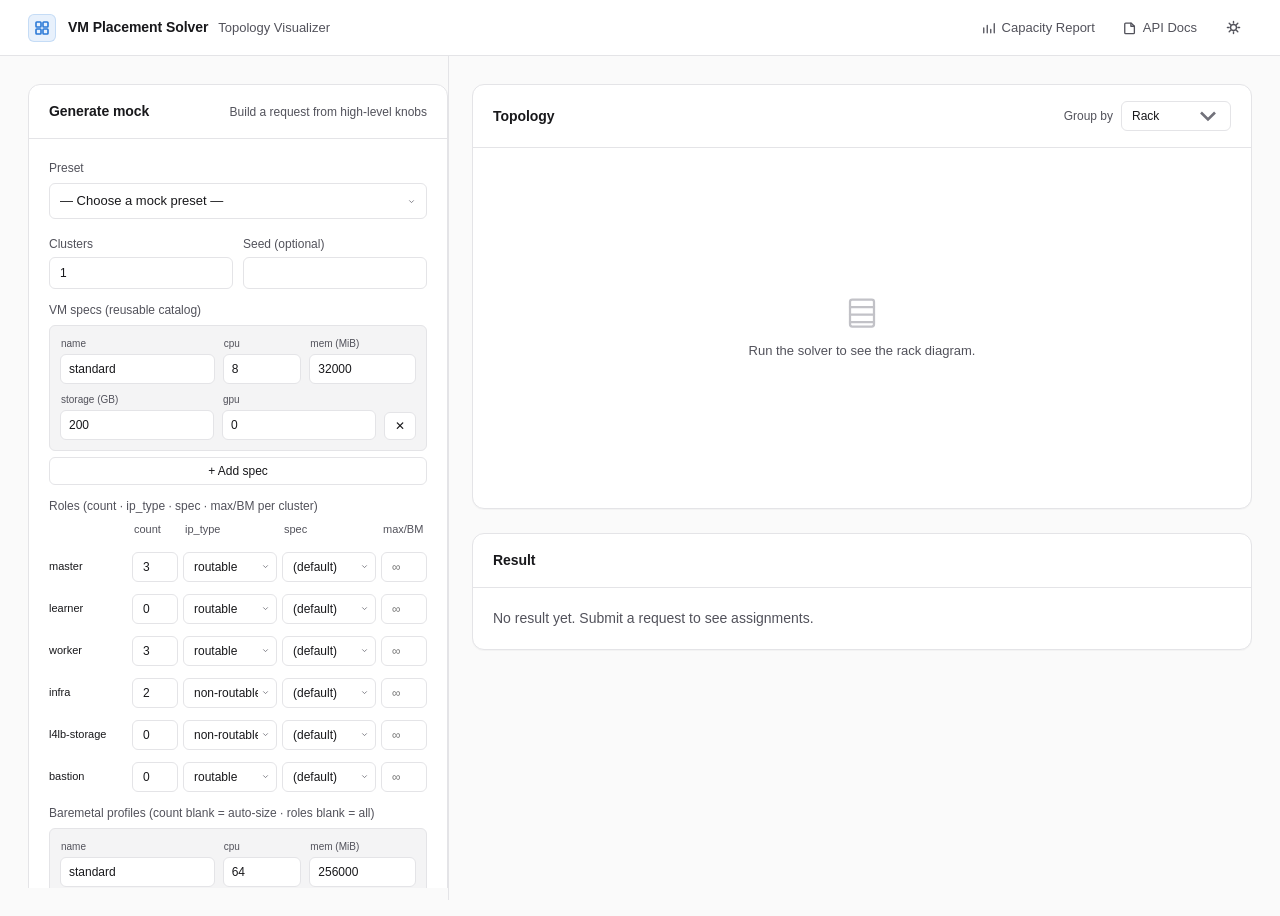
==== app/web_static/index.html @ 334b346f "Catalog-first form UX: VM Spec / BM Model catalogs + all-English UI - VM Specs are defined once in a" ====
<!DOCTYPE html>
<html lang="en">
<head>
<meta charset="UTF-8">
<meta name="viewport" content="width=device-width, initial-scale=1">
<title>VM Placement Solver — Topology Visualizer</title>
<link rel="icon" href="data:image/svg+xml,%3Csvg xmlns=%27http://www.w3.org/2000/svg%27 viewBox=%270 0 16 16%27%3E%3Crect width=%2716%27 height=%2716%27 rx=%273%27 fill=%27%233987e5%27/%3E%3Cpath d=%27M4 12V7M8 12V4M12 12V9%27 stroke=%27white%27 stroke-width=%271.6%27 stroke-linecap=%27round%27/%3E%3C/svg%3E">
<script>
/* Apply the theme before first paint: saved choice, else system preference. */
(function () {
  var t = null;
  try { t = localStorage.getItem("solver-theme"); } catch (e) {}
  if (t !== "light" && t !== "dark")
    t = window.matchMedia("(prefers-color-scheme: dark)").matches ? "dark" : "light";
  document.documentElement.setAttribute("data-theme", t);
})();
</script>
<link rel="stylesheet" href="theme.css">
<link rel="stylesheet" href="styles.css">
</head>
<body>

<header class="app-header">
  <div class="app-header__brand">
    <div class="app-header__logo" aria-hidden="true">
      <svg viewBox="0 0 16 16" fill="none" stroke="currentColor" stroke-width="1.6" stroke-linecap="round" stroke-linejoin="round">
        <rect x="2" y="2" width="5" height="5" rx="0.8"/>
        <rect x="9" y="2" width="5" height="5" rx="0.8"/>
        <rect x="2" y="9" width="5" height="5" rx="0.8"/>
        <rect x="9" y="9" width="5" height="5" rx="0.8"/>
      </svg>
    </div>
    <div>
      <span class="app-header__title">VM Placement Solver</span>
      <span class="app-header__subtitle">Topology Visualizer</span>
    </div>
  </div>
  <div class="app-header__actions">
    <a class="app-header__link" href="report.html" title="Capacity Report">
      <svg viewBox="0 0 16 16" fill="none" stroke="currentColor" stroke-width="1.5" stroke-linecap="round" stroke-linejoin="round">
        <path d="M2 13.5V8M6 13.5V5M10 13.5V9.5M14 13.5V3"/>
      </svg>
      Capacity Report
    </a>
    <a class="app-header__link" href="/docs" target="_blank" rel="noopener">
      <svg viewBox="0 0 16 16" fill="none" stroke="currentColor" stroke-width="1.5" stroke-linecap="round" stroke-linejoin="round">
        <path d="M3 2.5h6.5L13 6v7.5a1 1 0 0 1-1 1H3a1 1 0 0 1-1-1v-10a1 1 0 0 1 1-1Z"/>
        <path d="M9 2.5V6h4"/>
      </svg>
      API Docs
    </a>
    <button id="theme-toggle" class="app-header__link theme-toggle" type="button" aria-label="Toggle light/dark theme" title="Light / Dark">
      <svg class="theme-icon theme-icon--sun" viewBox="0 0 16 16" fill="none" stroke="currentColor" stroke-width="1.5" stroke-linecap="round">
        <circle cx="8" cy="8" r="3.2"/>
        <path d="M8 1.5v1.8M8 12.7v1.8M1.5 8h1.8M12.7 8h1.8M3.4 3.4l1.3 1.3M11.3 11.3l1.3 1.3M12.6 3.4l-1.3 1.3M4.7 11.3l-1.3 1.3"/>
      </svg>
      <svg class="theme-icon theme-icon--moon" viewBox="0 0 16 16" fill="none" stroke="currentColor" stroke-width="1.5" stroke-linecap="round" stroke-linejoin="round">
        <path d="M13.5 9.5A6 6 0 0 1 6.5 2.5a6 6 0 1 0 7 7Z"/>
      </svg>
    </button>
  </div>
</header>

<main class="app-main">

  <aside class="sidebar">
    <section class="card">
      <header class="card__header">
        <h2 class="card__title">Generate mock</h2>
        <span class="card__hint">Build a request from high-level knobs</span>
      </header>
      <div class="card__body">

        <div class="field">
          <label class="field-label" for="mock-preset">Preset</label>
          <select id="mock-preset" class="select">
            <option value="">— Choose a mock preset —</option>
          </select>
        </div>

        <div id="mock-form"></div>

        <details class="mock-advanced">
          <summary>Advanced overrides (JSON)</summary>
          <textarea id="mock-advanced" class="editor editor--short" spellcheck="false"
            placeholder='Deep-merged over the form, e.g. { "config_overrides": {...}, "phases": 2 }'></textarea>
        </details>

        <div id="mock-error" class="alert alert--error hidden"></div>

        <div class="mock-actions">
          <button id="generate-btn" type="button" class="btn btn--ghost">
            <span class="btn__label">Generate</span>
          </button>
          <button id="generate-run-btn" type="button" class="btn btn--primary">
            <svg viewBox="0 0 16 16" fill="none" stroke="currentColor" stroke-width="1.5" stroke-linecap="round" stroke-linejoin="round">
              <polygon points="4 3 13 8 4 13 4 3" fill="currentColor" stroke="none"/>
            </svg>
            <span class="btn__label">Generate &amp; Run</span>
          </button>
        </div>
        <div id="mock-status" class="alert hidden" style="margin-top:8px"></div>

      </div>
    </section>

    <section class="card">
      <header class="card__header">
        <h2 class="card__title">Input</h2>
      </header>
      <div class="card__body">

        <div class="field">
          <label class="field-label" for="example-select">Load example</label>
          <select id="example-select" class="select">
            <option value="">— Choose a sample request —</option>
          </select>
        </div>

        <div class="field">
          <label class="field-label">Or upload</label>
          <button id="upload-btn" type="button" class="btn btn--ghost btn--block">
            <svg viewBox="0 0 16 16" fill="none" stroke="currentColor" stroke-width="1.5" stroke-linecap="round" stroke-linejoin="round">
              <path d="M8 11V3M8 3l-3 3M8 3l3 3"/>
              <path d="M2.5 11v1.5a1.5 1.5 0 0 0 1.5 1.5h8a1.5 1.5 0 0 0 1.5-1.5V11"/>
            </svg>
            Upload JSON file…
          </button>
          <input id="upload-input" type="file" accept=".json" hidden>
        </div>

        <div class="field">
          <span class="field-label">Endpoint</span>
          <div class="segmented segmented--block" role="radiogroup" aria-label="Endpoint">
            <label>
              <input type="radio" name="endpoint" value="solve" checked>
              <span>solve</span>
            </label>
            <label>
              <input type="radio" name="endpoint" value="split-and-solve">
              <span>split &amp; solve</span>
            </label>
          </div>
        </div>

        <div class="field">
          <label class="field-label" for="json-editor">Request JSON</label>
          <textarea id="json-editor" class="editor" spellcheck="false" placeholder="Paste PlacementRequest JSON here…"></textarea>
          <div id="json-error" class="alert alert--error hidden"></div>
        </div>

        <button id="run-btn" type="button" class="btn btn--primary btn--block">
          <svg viewBox="0 0 16 16" fill="none" stroke="currentColor" stroke-width="1.5" stroke-linecap="round" stroke-linejoin="round">
            <polygon points="4 3 13 8 4 13 4 3" fill="currentColor" stroke="none"/>
          </svg>
          <span class="btn__label">Run solver</span>
        </button>

      </div>
    </section>
  </aside>

  <div class="content">

    <div id="stats" class="stats hidden"></div>

    <section class="card viz-card">
      <header class="card__header">
        <h2 class="card__title">Topology</h2>
        <div class="card__header-right">
          <label class="select-inline">
            <span class="select-inline__label">Group by</span>
            <select id="group-by" class="select select--compact">
              <option value="site">Site</option>
              <option value="phase">Phase</option>
              <option value="datacenter">DataCenter</option>
              <option value="room">Room</option>
              <option value="rack" selected>Rack</option>
              <option value="ag">AG</option>
            </select>
          </label>
        </div>
      </header>
      <div id="filter-bar" class="filter-bar hidden">
        <span class="filter-bar__label">Filter:</span>
        <div id="filter-cluster"></div>
        <div id="filter-role"></div>
        <div id="filter-iptype"></div>
        <button id="filter-clear" type="button" class="btn btn--ghost btn--small hidden">Clear all</button>
      </div>
      <div class="card__body card__body--scroll">
        <div id="rack-container" class="rack-area">
          <div class="viz-empty">
            <svg viewBox="0 0 24 24" fill="none" stroke="currentColor" stroke-width="1.5" stroke-linecap="round" stroke-linejoin="round">
              <rect x="4" y="3" width="16" height="18" rx="1.5"/>
              <path d="M4 8h16M4 13h16M4 18h16"/>
            </svg>
            <span>Run the solver to see the rack diagram.</span>
          </div>
        </div>
        <div id="ag-legend" class="legend"></div>
      </div>
    </section>

    <section id="matrix-card" class="card hidden">
      <header class="card__header">
        <h2 class="card__title">AG × Rack distribution</h2>
        <span class="card__hint">Each cell = VMs assigned to that AG inside that rack</span>
      </header>
      <div class="card__body">
        <div id="matrix-container"></div>
      </div>
    </section>

    <section class="card">
      <header class="card__header">
        <h2 class="card__title">Result</h2>
      </header>
      <div class="card__body">
        <div id="summary-content">
          <p class="muted" style="margin:0">No result yet. Submit a request to see assignments.</p>
        </div>
      </div>
    </section>

  </div>

</main>

<div id="treemap-tooltip" class="tooltip" role="tooltip"></div>

<script type="module" src="js/theme.js"></script>
<script type="module" src="js/main.js"></script>
</body>
</html>
---- app/web_static/theme.css ----
/* ─────────────────────────────────────────────────────────────
   Shared design tokens — light & dark.

   `html[data-theme]` is set by a tiny inline <head> script before first
   paint (localStorage choice, else the system preference), so there is
   no flash of the wrong theme. Both pages (Topology Visualizer and
   Capacity Report) consume these tokens; page stylesheets hold layout
   and components only.

   The accent is the validated dataviz series blue (light #2a78d6 /
   dark #3987e5); status dot colors are the fixed dataviz status
   palette, with themed text steps so chip labels stay readable on
   both surfaces.
   ───────────────────────────────────────────────────────────── */
:root {
  color-scheme: light;

  /* Surfaces */
  --bg-page: #fafafa;
  --bg-base: #fafafa;
  --bg-surface: #ffffff;
  --bg-subtle: #f4f4f5;
  --bg-muted: #e4e4e7;
  --bg-inset: #f7f7f6;
  --bg-hover: rgba(24, 24, 27, 0.04);

  /* Borders */
  --border-base: #e4e4e7;
  --border-strong: #d4d4d8;

  /* Text */
  --text-base: #18181b;
  --text-muted: #52525b;
  --text-subtle: #a1a1aa;
  --text-inverse: #fafafa;

  /* Accent (single hue, both pages) */
  --brand: #2a78d6;
  --brand-hover: #1c5cab;
  --brand-soft: #e8f1fc;
  --brand-ring: rgba(42, 120, 214, 0.18);
  --accent: var(--brand);
  --accent-hover: var(--brand-hover);
  --accent-soft: var(--brand-soft);
  --accent-ring: var(--brand-ring);

  /* Inline message colors (text / soft bg / border) */
  --success: #047857;
  --success-soft: #ecfdf5;
  --success-border: #a7f3d0;
  --error: #dc2626;
  --error-soft: #fef2f2;
  --error-border: #fecaca;
  --warning: #b45309;
  --warning-soft: #fffbeb;
  --warning-border: #fde68a;

  /* Status dots — fixed dataviz status palette (identical both modes) */
  --status-good: #0ca30c;
  --status-warning: #fab219;
  --status-serious: #ec835a;
  --status-critical: #d03b3b;
  --status-neutral: #898781;

  /* Status chip text — themed steps for label contrast */
  --chip-good-text: #006300;
  --chip-warning-text: #7a5200;
  --chip-serious-text: #9a3d16;
  --chip-critical-text: #ab2424;

  /* Chart chrome */
  --meter-track: #e4e4e7;
  --grid-hairline: #ececea;

  /* Elevation */
  --shadow-xs: 0 1px 1px rgba(24, 24, 27, 0.03);
  --shadow-sm: 0 1px 2px rgba(24, 24, 27, 0.05), 0 1px 1px rgba(24, 24, 27, 0.03);
  --shadow-md: 0 4px 8px -2px rgba(24, 24, 27, 0.06), 0 2px 4px -2px rgba(24, 24, 27, 0.03);
  --shadow-lg: 0 12px 24px -8px rgba(24, 24, 27, 0.10), 0 4px 8px -4px rgba(24, 24, 27, 0.04);

  /* Radius */
  --radius-sm: 6px;
  --radius-md: 8px;
  --radius-lg: 12px;
  --radius-full: 9999px;
}

html[data-theme="dark"] {
  color-scheme: dark;

  --bg-page: #0d0d0d;
  --bg-base: #0d0d0d;
  --bg-surface: #1a1a19;
  --bg-subtle: #222221;
  --bg-muted: #2c2c2a;
  --bg-inset: #141413;
  --bg-hover: rgba(255, 255, 255, 0.05);

  --border-base: rgba(255, 255, 255, 0.10);
  --border-strong: rgba(255, 255, 255, 0.16);

  --text-base: #f5f5f4;
  --text-muted: #c3c2b7;
  --text-subtle: #898781;
  --text-inverse: #18181b;

  --brand: #3987e5;
  --brand-hover: #2a78d6;
  --brand-soft: rgba(57, 135, 229, 0.14);
  --brand-ring: rgba(57, 135, 229, 0.30);

  --success: #34c98a;
  --success-soft: rgba(12, 163, 12, 0.10);
  --success-border: rgba(12, 163, 12, 0.35);
  --error: #e66767;
  --error-soft: rgba(208, 59, 59, 0.10);
  --error-border: rgba(208, 59, 59, 0.40);
  --warning: #fab219;
  --warning-soft: rgba(250, 178, 25, 0.10);
  --warning-border: rgba(250, 178, 25, 0.35);

  --chip-good-text: #7fd67f;
  --chip-warning-text: #fac95e;
  --chip-serious-text: #f3a988;
  --chip-critical-text: #e88a8a;

  --meter-track: #2c2c2a;
  --grid-hairline: #2c2c2a;

  --shadow-xs: 0 1px 1px rgba(0, 0, 0, 0.25);
  --shadow-sm: 0 1px 2px rgba(0, 0, 0, 0.35);
  --shadow-md: 0 4px 8px -2px rgba(0, 0, 0, 0.40);
  --shadow-lg: 0 12px 24px -8px rgba(0, 0, 0, 0.55);
}

/* ── Theme toggle button (shared header control) ── */
.theme-toggle {
  background: none;
  border: 1px solid transparent;
  cursor: pointer;
}
.theme-toggle:hover { border-color: var(--border-base); }
.theme-toggle .theme-icon { width: 15px; height: 15px; }
html[data-theme="dark"] .theme-icon--sun { display: none; }
html:not([data-theme="dark"]) .theme-icon--moon { display: none; }
---- app/web_static/styles.css ----
/* ─────────────────────────────────────────────────────────────
   Topology Visualizer — layout & components only.
   All color/radius/elevation tokens come from theme.css (light & dark).
   ───────────────────────────────────────────────────────────── */
:root {
  /* Layout */
  --sidebar-w: 420px;
  --header-h: 56px;
}

*, *::before, *::after { box-sizing: border-box; }
html, body { height: 100%; }

body {
  margin: 0;
  font-family: -apple-system, BlinkMacSystemFont, "Segoe UI", Roboto,
               "Helvetica Neue", Arial, "Noto Sans", "PingFang TC",
               "Microsoft JhengHei", sans-serif;
  font-size: 14px;
  line-height: 1.5;
  color: var(--text-base);
  background: var(--bg-base);
  -webkit-font-smoothing: antialiased;
  -moz-osx-font-smoothing: grayscale;
}

button, input, select, textarea { font: inherit; color: inherit; }

/* ─────────────────────────────────────────────────────────────
   App shell
   ───────────────────────────────────────────────────────────── */
.app-header {
  height: var(--header-h);
  display: flex;
  align-items: center;
  gap: 12px;
  padding: 0 28px;
  background: var(--bg-surface);
  border-bottom: 1px solid var(--border-base);
  position: sticky;
  top: 0;
  z-index: 10;
}
.app-header__brand { display: flex; align-items: center; gap: 12px; }
.app-header__logo {
  width: 28px; height: 28px;
  border-radius: var(--radius-sm);
  background: var(--brand-soft);
  border: 1px solid var(--brand-ring);
  display: grid; place-items: center;
  color: var(--brand);
}
.app-header__logo svg { width: 16px; height: 16px; }
.app-header__title { font-size: 14px; font-weight: 600; letter-spacing: -0.005em; }
.app-header__subtitle { font-size: 13px; color: var(--text-muted); margin-left: 6px; }
.app-header__actions { margin-left: auto; display: flex; gap: 8px; }
.app-header__link {
  display: inline-flex; align-items: center; gap: 6px;
  color: var(--text-muted); text-decoration: none;
  font-size: 13px; padding: 6px 10px; border-radius: var(--radius-sm);
  transition: background 120ms, color 120ms;
}
.app-header__link:hover { background: var(--bg-hover); color: var(--text-base); }
.app-header__link svg { width: 14px; height: 14px; }

/* ─────────────────────────────────────────────────────────────
   Layout
   ───────────────────────────────────────────────────────────── */
.app-main {
  display: grid;
  grid-template-columns: var(--sidebar-w) 1fr;
  gap: 24px;
  padding: 28px;
  min-height: calc(100vh - var(--header-h));
  align-items: start;
  max-width: 1600px;
  margin: 0 auto;
  width: 100%;
}
.sidebar {
  display: flex;
  flex-direction: column;
  gap: 20px;
  position: sticky;
  top: calc(var(--header-h) + 20px);
  max-height: calc(100vh - var(--header-h) - 40px);
  overflow-y: auto;
}
.content { display: flex; flex-direction: column; gap: 24px; min-width: 0; }

/* ─────────────────────────────────────────────────────────────
   Card
   ───────────────────────────────────────────────────────────── */
.card {
  background: var(--bg-surface);
  border: 1px solid var(--border-base);
  border-radius: var(--radius-lg);
  box-shadow: var(--shadow-xs);
}
.card__header {
  display: flex;
  align-items: center;
  justify-content: space-between;
  gap: 16px;
  padding: 16px 20px;
  border-bottom: 1px solid var(--border-base);
}
.card__title {
  margin: 0;
  font-size: 14px;
  font-weight: 600;
  color: var(--text-base);
  letter-spacing: -0.005em;
}
.card__hint {
  font-size: 12px;
  color: var(--text-muted);
}
.card__body {
  padding: 20px;
  display: flex;
  flex-direction: column;
  gap: 16px;
  min-width: 0;
}
.card__body--scroll {
  padding: 0;
}

/* ─────────────────────────────────────────────────────────────
   Form controls
   ───────────────────────────────────────────────────────────── */
.field-label {
  font-size: 12px;
  font-weight: 500;
  color: var(--text-muted);
}
.field { display: flex; flex-direction: column; gap: 6px; }

.select, .input {
  height: 36px;
  padding: 0 10px;
  background: var(--bg-surface);
  border: 1px solid var(--border-base);
  border-radius: var(--radius-sm);
  font-size: 13px;
  color: var(--text-base);
  transition: border-color 120ms, box-shadow 120ms;
  width: 100%;
}
.select {
  padding-right: 30px;
  appearance: none;
  background-image: url("data:image/svg+xml;utf8,<svg xmlns='http://www.w3.org/2000/svg' viewBox='0 0 16 16' fill='none' stroke='%2371717a' stroke-width='1.5'><polyline points='4 6 8 10 12 6'/></svg>");
  background-repeat: no-repeat;
  background-position: right 10px center;
}
.select:hover, .input:hover { border-color: var(--border-strong); }
.select:focus, .input:focus {
  outline: none;
  border-color: var(--brand);
  box-shadow: 0 0 0 3px var(--brand-ring);
}

.select--compact {
  height: 30px;
  padding: 0 26px 0 10px;
  font-size: 12px;
  background-position: right 8px center;
  width: auto;
  min-width: 110px;
}

.select-inline {
  display: inline-flex;
  align-items: center;
  gap: 8px;
}
.select-inline__label {
  font-size: 12px;
  color: var(--text-muted);
  font-weight: 500;
}

.card__header-right {
  display: flex;
  align-items: center;
  gap: 12px;
}

.editor {
  width: 100%;
  min-height: 240px;
  padding: 12px;
  background: var(--bg-subtle);
  border: 1px solid var(--border-base);
  border-radius: var(--radius-md);
  font-family: ui-monospace, "SF Mono", Menlo, Consolas, "Liberation Mono", monospace;
  font-size: 12px;
  line-height: 1.65;
  color: var(--text-base);
  resize: vertical;
  transition: border-color 120ms, box-shadow 120ms;
}
.editor:focus {
  outline: none;
  border-color: var(--brand);
  box-shadow: 0 0 0 3px var(--brand-ring);
  background: var(--bg-surface);
}
.editor--short { min-height: 120px; }

/* ─── Mock generator form ─── */
#mock-form { display: flex; flex-direction: column; gap: 12px; }
.field--inline { gap: 4px; }

/* Hide number spinners inside the mock form so they don't obscure digits in
   the narrow grid inputs. */
#mock-form input[type=number]::-webkit-inner-spin-button,
#mock-form input[type=number]::-webkit-outer-spin-button { -webkit-appearance: none; margin: 0; }
#mock-form input[type=number] { -moz-appearance: textfield; appearance: textfield; }
.mock-grid { display: grid; grid-template-columns: 1fr 1fr; gap: 10px; }
.mock-grid--3 { grid-template-columns: 1fr 1fr 1fr; }
.mock-grid--4 { grid-template-columns: 1fr 1fr 1fr 1fr; }
.mock-grid .input, .mock-grid .select { height: 32px; font-size: 12px; }
/* Empty number fields (e.g. topology dims that default to 1) read as a faint
   greyed placeholder so it's clear "unset = 1". */
.mock-grid .input::placeholder { color: var(--text-muted); opacity: 0.55; }
.mock-grid .input:placeholder-shown { background: var(--bg-subtle); }

.role-row { display: grid; grid-template-columns: 78px 46px 1fr 1fr 46px; gap: 5px; align-items: center; }
.role-row + .role-row { margin-top: 6px; }
.role-row__name { font-size: 11px; color: var(--text-base); white-space: nowrap; overflow: hidden; text-overflow: ellipsis; }
.role-row--head { margin-bottom: 2px; font-size: 11px; }
.role-row--head span { padding-left: 2px; }
.role-row .input, .role-row .select { height: 30px; font-size: 12px; min-width: 0; }
/* Smaller dropdown chevron for the narrow Roles-table selects */
.role-row .select { background-size: 9px; background-position: right 6px center; padding-right: 18px; }
/* …and for the preset picker */
#mock-preset { background-size: 9px; background-position: right 10px center; padding-right: 24px; }

/* Capacity rows (VM specs, baremetal profiles): self-labeling fields that wrap
   instead of cramming into one rigid row, so digits are always fully visible. */
.spec-rows, .bm-rows { display: flex; flex-direction: column; gap: 10px; }
.cap-row { display: flex; flex-wrap: wrap; gap: 8px; align-items: flex-end;
  padding: 10px; border: 1px solid var(--border-base); border-radius: var(--radius-sm); background: var(--bg-subtle); }
.mini { display: flex; flex-direction: column; gap: 3px; min-width: 0; }
.mini__label { font-size: 10px; color: var(--text-muted); padding-left: 1px; white-space: nowrap; }
.cap-row .input { height: 30px; font-size: 12px; padding: 0 8px; width: 100%; }
/* name shares the first line with the remove button; numeric fields wrap below */
.mini--name { flex: 1 1 140px; }
.mini--roles { flex: 1 1 100%; }
.mini--num { flex: 1 1 64px; }
.mini--mem { flex: 1 1 92px; }
.cap-remove { height: 30px; padding: 0 10px; align-self: flex-end; }

/* Draggable sidebar resize handle (sits on the sidebar's right edge) */
#sidebar-resizer { position: fixed; top: var(--header-h); height: calc(100vh - var(--header-h));
  width: 11px; margin-left: -5px; cursor: col-resize; z-index: 50; }
#sidebar-resizer::after { content: ""; position: absolute; left: 5px; top: 0; bottom: 0;
  width: 1px; background: var(--border-base); transition: background 120ms, width 120ms; }
#sidebar-resizer:hover::after, #sidebar-resizer.dragging::after { left: 4px; width: 3px; background: var(--brand); }

.mock-checks { display: flex; flex-direction: column; gap: 8px; }
.check { display: flex; align-items: center; gap: 8px; font-size: 13px; color: var(--text-base); cursor: pointer; }
.check input { width: 15px; height: 15px; accent-color: var(--brand); }

.mock-advanced { border: 1px solid var(--border-base); border-radius: var(--radius-sm); padding: 8px 10px; }
.mock-advanced summary { font-size: 12px; color: var(--text-muted); cursor: pointer; }
.mock-advanced .editor { margin-top: 8px; }
.mock-actions { display: grid; grid-template-columns: 1fr 1.4fr; gap: 8px; margin-top: 4px; }

/* ─────────────────────────────────────────────────────────────
   Buttons
   ───────────────────────────────────────────────────────────── */
.btn {
  display: inline-flex;
  align-items: center;
  justify-content: center;
  gap: 6px;
  height: 36px;
  padding: 0 14px;
  border-radius: var(--radius-sm);
  border: 1px solid transparent;
  font-size: 13px;
  font-weight: 500;
  cursor: pointer;
  transition: background 120ms, border-color 120ms, color 120ms, box-shadow 120ms;
  user-select: none;
  white-space: nowrap;
}
.btn svg { width: 14px; height: 14px; flex-shrink: 0; }
.btn--primary {
  background: var(--brand);
  color: #fff;
  border-color: var(--brand);
  box-shadow: var(--shadow-xs);
}
.btn--primary:hover { background: var(--brand-hover); border-color: var(--brand-hover); }
.btn--primary:disabled { background: var(--text-subtle); border-color: var(--text-subtle); cursor: not-allowed; box-shadow: none; }
.btn--ghost {
  background: var(--bg-surface);
  color: var(--text-base);
  border-color: var(--border-base);
}
.btn--ghost:hover { background: var(--bg-subtle); border-color: var(--border-strong); }
.btn--block { width: 100%; }
.btn__spinner {
  width: 14px; height: 14px;
  border: 2px solid rgba(255,255,255,0.35);
  border-top-color: #fff;
  border-radius: 50%;
  animation: spin 700ms linear infinite;
}
@keyframes spin { to { transform: rotate(360deg); } }

/* ─────────────────────────────────────────────────────────────
   Segmented control
   ───────────────────────────────────────────────────────────── */
.segmented {
  display: inline-flex;
  padding: 3px;
  background: var(--bg-subtle);
  border-radius: var(--radius-sm);
  border: 1px solid var(--border-base);
  gap: 2px;
}
.segmented--block { display: flex; }
.segmented input { display: none; }
.segmented label {
  flex: 1;
  text-align: center;
  font-size: 12px;
  font-weight: 500;
  color: var(--text-muted);
  padding: 5px 12px;
  border-radius: 4px;
  cursor: pointer;
  transition: background 120ms, color 120ms;
}
.segmented label:hover { color: var(--text-base); }
.segmented label:has(input:checked) {
  background: var(--bg-surface);
  color: var(--text-base);
  box-shadow: var(--shadow-sm);
}

/* ─────────────────────────────────────────────────────────────
   Inline messages
   ───────────────────────────────────────────────────────────── */
.alert {
  font-size: 12px;
  padding: 10px 12px;
  border-radius: var(--radius-sm);
  border: 1px solid;
  white-space: pre-wrap;
  word-break: break-word;
  font-family: ui-monospace, "SF Mono", Menlo, Consolas, "Liberation Mono", monospace;
}
.alert--error { color: var(--error); background: var(--error-soft); border-color: var(--error-border); }
.alert--ok { color: var(--success); background: var(--success-soft); border-color: var(--success-border); }
.alert--warn { color: var(--warning); background: var(--warning-soft); border-color: var(--warning-border); }
.hidden { display: none !important; }
.muted { color: var(--text-muted); }

/* ─────────────────────────────────────────────────────────────
   Stat cards
   ───────────────────────────────────────────────────────────── */
.stats {
  display: grid;
  grid-template-columns: repeat(5, 1fr);
  gap: 16px;
}
.stat {
  background: var(--bg-surface);
  border: 1px solid var(--border-base);
  border-radius: var(--radius-lg);
  padding: 16px 18px;
  display: flex;
  flex-direction: column;
  gap: 6px;
  box-shadow: var(--shadow-xs);
}
.stat__label {
  font-size: 12px;
  color: var(--text-muted);
  font-weight: 500;
}
.stat__value {
  font-size: 22px;
  font-weight: 600;
  letter-spacing: -0.02em;
  font-variant-numeric: tabular-nums;
  line-height: 1.2;
}
.stat__value .unit { font-size: 12px; color: var(--text-muted); font-weight: 500; margin-left: 3px; }
.stat--ok .stat__value { color: var(--success); }
.stat--err .stat__value { color: var(--error); }
.stat--warn .stat__value { color: var(--warning); }

/* ─────────────────────────────────────────────────────────────
   Filter toolbar + multi-select
   ───────────────────────────────────────────────────────────── */
.filter-bar {
  display: flex;
  align-items: center;
  gap: 10px;
  padding: 12px 20px;
  border-bottom: 1px solid var(--border-base);
  background: var(--bg-base);
  flex-wrap: wrap;
}
.filter-bar__label {
  font-size: 12px;
  font-weight: 500;
  color: var(--text-muted);
}

.btn--small {
  height: 28px;
  padding: 0 10px;
  font-size: 12px;
}
.btn--small svg { width: 12px; height: 12px; }

.ms {
  position: relative;
  display: inline-block;
}
.ms__trigger {
  display: inline-flex;
  align-items: center;
  gap: 6px;
  height: 30px;
  padding: 0 10px;
  background: var(--bg-surface);
  border: 1px solid var(--border-base);
  border-radius: var(--radius-sm);
  font-size: 12px;
  cursor: pointer;
  transition: border-color 120ms, box-shadow 120ms;
  font-family: inherit;
  color: var(--text-base);
}
.ms__trigger:hover { border-color: var(--border-strong); }
.ms.is-open .ms__trigger,
.ms__trigger:focus-visible {
  outline: none;
  border-color: var(--brand);
  box-shadow: 0 0 0 3px var(--brand-ring);
}
.ms__label {
  color: var(--text-muted);
  font-weight: 500;
}
.ms__value {
  color: var(--text-base);
  font-weight: 500;
  font-variant-numeric: tabular-nums;
}
.ms.is-empty .ms__value { color: var(--text-subtle); font-weight: 400; }
.ms__chevron {
  color: var(--text-subtle);
  font-size: 10px;
  margin-left: 2px;
}

.ms__panel {
  position: absolute;
  top: calc(100% + 4px);
  left: 0;
  min-width: 200px;
  max-width: 320px;
  max-height: 320px;
  overflow-y: auto;
  background: var(--bg-surface);
  border: 1px solid var(--border-base);
  border-radius: var(--radius-md);
  box-shadow: var(--shadow-lg);
  z-index: 50;
  padding: 4px;
}

.ms__actions {
  display: flex;
  justify-content: flex-end;
  padding: 4px 6px;
  border-bottom: 1px solid var(--border-base);
  margin-bottom: 4px;
}
.ms__action {
  background: transparent;
  border: none;
  color: var(--brand);
  font-size: 11px;
  font-weight: 500;
  cursor: pointer;
  padding: 2px 6px;
  border-radius: 4px;
  font-family: inherit;
}
.ms__action:hover { background: var(--bg-hover); }

.ms__option {
  display: flex;
  align-items: center;
  gap: 8px;
  padding: 6px 10px;
  border-radius: 4px;
  cursor: pointer;
  font-size: 12px;
  transition: background 100ms;
}
.ms__option:hover { background: var(--bg-hover); }
.ms__option input[type="checkbox"] {
  width: 14px;
  height: 14px;
  margin: 0;
  accent-color: var(--brand);
  cursor: pointer;
}
.ms__option-name {
  flex: 1;
  color: var(--text-base);
  font-family: ui-monospace, "SF Mono", Menlo, Consolas, monospace;
  overflow: hidden;
  text-overflow: ellipsis;
  white-space: nowrap;
}
.ms__option-count {
  color: var(--text-subtle);
  font-size: 11px;
  font-variant-numeric: tabular-nums;
  background: var(--bg-subtle);
  padding: 1px 7px;
  border-radius: var(--radius-full);
  min-width: 18px;
  text-align: center;
}
.ms__empty {
  padding: 12px;
  color: var(--text-subtle);
  font-size: 12px;
  text-align: center;
}

/* ─────────────────────────────────────────────────────────────
   Topology card body / rack area
   ───────────────────────────────────────────────────────────── */
.viz-card { display: flex; flex-direction: column; }
.viz-card .card__body--scroll { padding: 0; }

.rack-area {
  padding: 20px;
  min-height: 360px;
  position: relative;
  overflow-x: auto;
}

.viz-empty {
  min-height: 320px;
  display: flex;
  flex-direction: column;
  align-items: center;
  justify-content: center;
  gap: 10px;
  color: var(--text-muted);
  font-size: 13px;
}
.viz-empty svg {
  width: 36px;
  height: 36px;
  color: var(--text-subtle);
  opacity: 0.65;
}

/* ─── Rack grid ────────────────────────────────────────────── */
.rack-grid {
  display: grid;
  grid-template-columns: repeat(auto-fill, minmax(280px, 1fr));
  gap: 20px;
}

.rack {
  background: var(--bg-surface);
  border: 1px solid var(--border-base);
  border-radius: var(--radius-md);
  overflow: hidden;
  display: flex;
  flex-direction: column;
}
.rack.rack--accent {
  border-top: 3px solid var(--panel-accent, var(--border-strong));
}
.rack__header {
  padding: 10px 14px;
  background: var(--bg-subtle);
  border-bottom: 1px solid var(--border-base);
  display: flex;
  align-items: center;
  justify-content: space-between;
  gap: 8px;
}
.rack__title {
  margin: 0;
  font-size: 12px;
  font-weight: 600;
  color: var(--text-base);
  font-family: ui-monospace, "SF Mono", Menlo, Consolas, "Liberation Mono", monospace;
  letter-spacing: -0.01em;
  white-space: nowrap;
  overflow: hidden;
  text-overflow: ellipsis;
}
.rack__meta {
  font-size: 11px;
  color: var(--text-muted);
  font-variant-numeric: tabular-nums;
  white-space: nowrap;
}
.rack__content {
  display: flex;
  flex-direction: column;
}
.rack__subgroup {
  font-family: ui-monospace, "SF Mono", Menlo, Consolas, "Liberation Mono", monospace;
  font-size: 10.5px;
  color: var(--text-muted);
  letter-spacing: -0.01em;
  padding: 10px 14px 4px;
  border-top: 1px solid var(--border-base);
  background: var(--bg-subtle);
}
.rack__content > .rack__subgroup:first-child { border-top: none; }
.rack__bms {
  list-style: none;
  margin: 0;
  padding: 10px;
  display: flex;
  flex-direction: column;
  gap: 8px;
}

/* ─── BM (one server unit) ─────────────────────────────────── */
.bm {
  border: 1px solid var(--border-base);
  border-radius: var(--radius-sm);
  padding: 10px 12px;
  background: var(--bg-surface);
  transition: border-color 120ms, box-shadow 120ms;
}
.bm:hover { border-color: var(--border-strong); box-shadow: var(--shadow-xs); }
.bm--empty {
  background: repeating-linear-gradient(
    -45deg,
    var(--bg-subtle),
    var(--bg-subtle) 6px,
    var(--bg-surface) 6px,
    var(--bg-surface) 12px
  );
  border-style: dashed;
  border-color: var(--border-base);
}
.bm--empty:hover { border-color: var(--border-strong); box-shadow: none; }
.bm__head {
  display: flex;
  align-items: center;
  justify-content: space-between;
  gap: 8px;
  margin-bottom: 8px;
}
.bm__name {
  font-family: ui-monospace, "SF Mono", Menlo, Consolas, "Liberation Mono", monospace;
  font-size: 11.5px;
  font-weight: 500;
  color: var(--text-base);
  letter-spacing: -0.01em;
  white-space: nowrap;
  overflow: hidden;
  text-overflow: ellipsis;
}
.bm__ag {
  font-size: 10px;
  font-weight: 600;
  padding: 2px 7px;
  border-radius: var(--radius-full);
  background: color-mix(in srgb, var(--ag-color) 18%, transparent);
  color: var(--ag-color);
  border: 1px solid color-mix(in srgb, var(--ag-color) 32%, transparent);
  white-space: nowrap;
  cursor: default;
  font-family: ui-monospace, "SF Mono", Menlo, Consolas, "Liberation Mono", monospace;
  letter-spacing: 0.02em;
}
.bm__body {
  display: flex;
  flex-wrap: wrap;
  gap: 4px;
}
.bm--empty .bm__body { min-height: 16px; }
.bm__placeholder {
  font-size: 11px;
  color: var(--text-subtle);
  font-style: italic;
}

/* ─── VM chip ──────────────────────────────────────────────── */
.vm-chip {
  display: inline-flex;
  align-items: center;
  padding: 3px 9px;
  font-family: ui-monospace, "SF Mono", Menlo, Consolas, "Liberation Mono", monospace;
  font-size: 10.5px;
  font-weight: 500;
  color: #fff;
  background: var(--ag-color, var(--text-subtle));
  border-radius: var(--radius-sm);
  letter-spacing: -0.01em;
  cursor: pointer;
  transition: filter 100ms, transform 100ms;
  text-shadow: 0 1px 1px rgba(0, 0, 0, 0.18);
  border: 1px solid color-mix(in srgb, var(--ag-color) 70%, black 25%);
}
.vm-chip:hover {
  filter: brightness(1.1);
  transform: translateY(-1px);
}

/* ─── Legend ───────────────────────────────────────────────── */
.legend {
  padding: 12px 20px 16px;
  border-top: 1px solid var(--border-base);
  display: flex;
  flex-wrap: wrap;
  gap: 8px 16px;
  font-size: 12px;
  color: var(--text-muted);
  align-items: center;
}
.legend:empty { display: none; }
.legend-item { display: inline-flex; align-items: center; gap: 6px; }
.legend-swatch {
  width: 10px; height: 10px;
  border-radius: 3px;
  flex-shrink: 0;
}

/* ─────────────────────────────────────────────────────────────
   AG × Rack matrix
   ───────────────────────────────────────────────────────────── */
.matrix-scroll {
  overflow-x: auto;
}
.matrix {
  border-collapse: separate;
  border-spacing: 0;
  width: auto;
  min-width: 100%;
  font-size: 12px;
}
.matrix th,
.matrix td {
  padding: 8px 12px;
  text-align: center;
  border-right: 1px solid var(--border-base);
  border-bottom: 1px solid var(--border-base);
  font-variant-numeric: tabular-nums;
}
.matrix thead th {
  background: var(--bg-subtle);
  border-top: 1px solid var(--border-base);
  position: sticky;
  top: 0;
  z-index: 1;
}
.matrix thead th:first-child,
.matrix tbody th:first-child,
.matrix tfoot th:first-child { border-left: 1px solid var(--border-base); }
.matrix__corner {
  font-size: 11px;
  font-weight: 500;
  color: var(--text-subtle);
  text-align: left;
  padding-left: 14px;
  white-space: nowrap;
}
.matrix__col {
  font-family: ui-monospace, "SF Mono", Menlo, Consolas, "Liberation Mono", monospace;
  font-size: 11px;
  font-weight: 500;
  color: var(--text-muted);
  white-space: nowrap;
}
.matrix__row {
  background: var(--bg-subtle);
  text-align: left;
  font-weight: 500;
  font-size: 12px;
  padding-left: 14px;
  white-space: nowrap;
  position: sticky;
  left: 0;
  z-index: 1;
}
.matrix__row-swatch {
  display: inline-block;
  width: 9px; height: 9px;
  border-radius: 2px;
  margin-right: 8px;
  vertical-align: -1px;
}
.matrix__row-name {
  font-family: ui-monospace, "SF Mono", Menlo, Consolas, "Liberation Mono", monospace;
  font-size: 11.5px;
  color: var(--text-base);
}
.matrix__row-spread {
  display: inline-block;
  margin-left: 10px;
  color: var(--text-subtle);
  font-size: 11px;
  font-variant-numeric: tabular-nums;
}
.matrix__cell {
  color: var(--text-subtle);
  background: var(--bg-surface);
}
.matrix__cell--filled {
  background: color-mix(in srgb, var(--cell-color) calc(var(--cell-alpha) * 100%), white);
  color: var(--text-base);
  font-weight: 600;
}
.matrix__total {
  background: var(--bg-subtle);
  font-weight: 600;
  color: var(--text-base);
}

/* ─────────────────────────────────────────────────────────────
   Result tables
   ───────────────────────────────────────────────────────────── */
.table-wrap {
  border: 1px solid var(--border-base);
  border-radius: var(--radius-md);
  overflow: hidden;
}
.table {
  border-collapse: collapse;
  width: 100%;
  font-size: 12.5px;
}
.table th, .table td {
  padding: 10px 14px;
  text-align: left;
  border-bottom: 1px solid var(--border-base);
}
.table th {
  background: var(--bg-subtle);
  color: var(--text-muted);
  font-weight: 500;
  font-size: 11px;
  letter-spacing: 0.02em;
}
.table tr:last-child td { border-bottom: none; }
.table tr:hover td { background: var(--bg-hover); }
.table .cell-mono {
  font-family: ui-monospace, "SF Mono", Menlo, Consolas, "Liberation Mono", monospace;
  font-size: 11.5px;
  color: var(--text-base);
}

.section-title {
  font-size: 13px;
  font-weight: 600;
  margin: 4px 0 8px;
  color: var(--text-base);
}

.unplaced-banner {
  display: flex;
  align-items: center;
  gap: 8px;
  padding: 12px 14px;
  border-radius: var(--radius-md);
  background: var(--error-soft);
  border: 1px solid var(--error-border);
  color: var(--error);
  font-size: 12.5px;
  font-weight: 500;
}
.unplaced-banner svg { width: 16px; height: 16px; flex-shrink: 0; }

details.diagnostics { margin-top: 4px; font-size: 12px; }
details.diagnostics > summary {
  cursor: pointer;
  color: var(--text-muted);
  padding: 6px 0;
  user-select: none;
  list-style: none;
  display: inline-flex;
  align-items: center;
  gap: 6px;
}
details.diagnostics > summary::-webkit-details-marker { display: none; }
details.diagnostics > summary::before {
  content: "▸";
  font-size: 10px;
  transition: transform 120ms;
}
details.diagnostics[open] > summary::before { transform: rotate(90deg); }
details.diagnostics pre {
  background: #18181b;
  color: #e4e4e7;
  padding: 14px;
  border-radius: var(--radius-md);
  overflow: auto;
  max-height: 280px;
  font-size: 11px;
  line-height: 1.6;
  font-family: ui-monospace, "SF Mono", Menlo, Consolas, "Liberation Mono", monospace;
}

/* ─────────────────────────────────────────────────────────────
   Tooltip
   ───────────────────────────────────────────────────────────── */
.tooltip {
  position: fixed;
  z-index: 100;
  background: #18181b;
  color: #fafafa;
  padding: 9px 11px;
  border-radius: var(--radius-sm);
  font-size: 12px;
  line-height: 1.55;
  box-shadow: var(--shadow-lg);
  pointer-events: none;
  max-width: 320px;
  opacity: 0;
  transform: translateY(-2px);
  transition: opacity 100ms, transform 100ms;
}
.tooltip.is-visible {
  opacity: 1;
  transform: translateY(0);
}
.tooltip__title { font-weight: 600; margin-bottom: 4px; font-size: 12.5px; }
.tooltip__row { font-size: 11px; color: #d4d4d8; display: flex; gap: 8px; }
.tooltip__row .k { color: #a1a1aa; min-width: 56px; }
.tooltip__row .v { color: #fafafa; }

/* ─────────────────────────────────────────────────────────────
   Responsive
   ───────────────────────────────────────────────────────────── */
@media (max-width: 1180px) {
  :root { --sidebar-w: 380px; }
  .stats { grid-template-columns: repeat(2, 1fr); }
}
@media (max-width: 880px) {
  .app-main { grid-template-columns: 1fr; padding: 20px; gap: 20px; }
  .sidebar { position: static; max-height: none; }
  .rack-grid { grid-template-columns: 1fr; }
  #sidebar-resizer { display: none; }
}
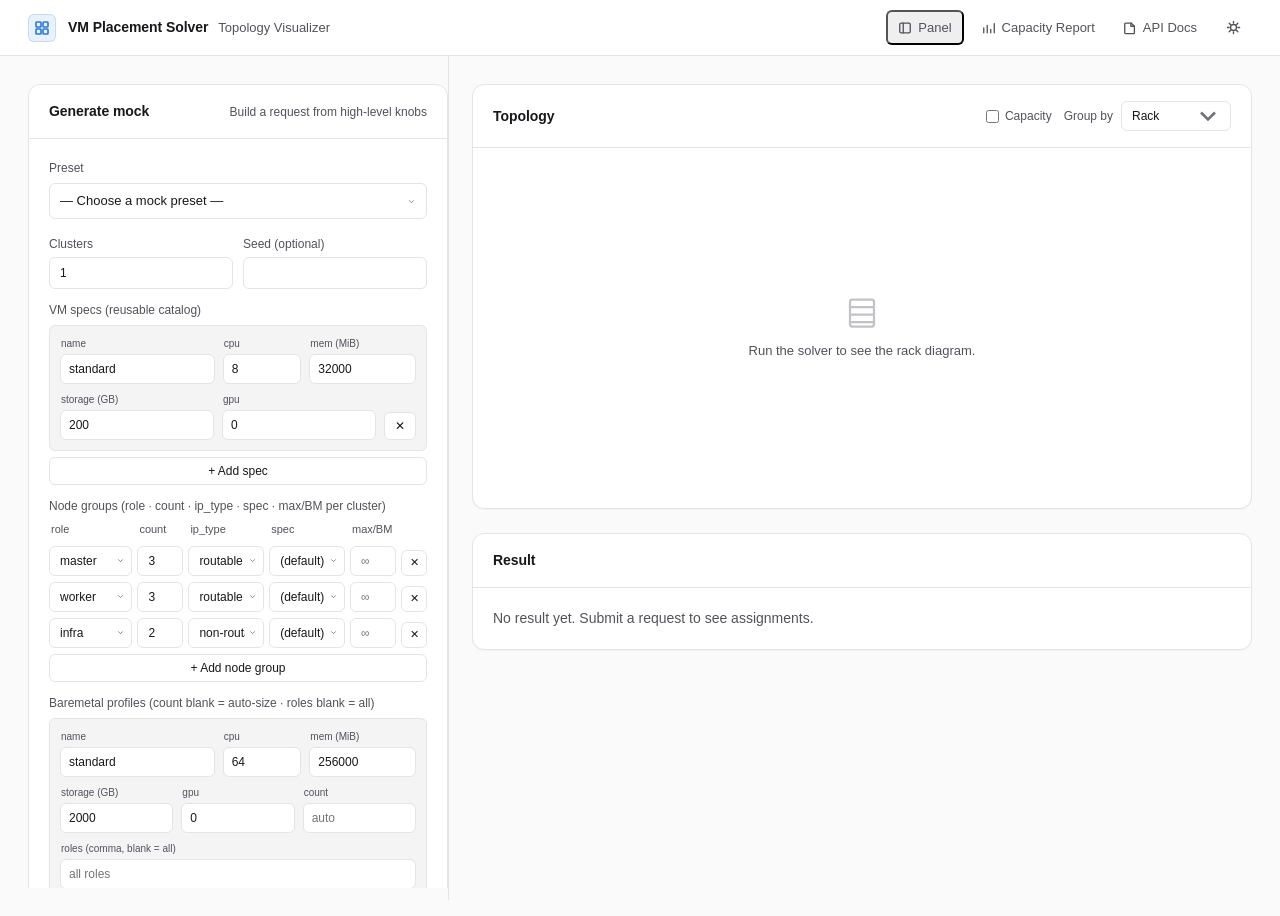
==== commit 78e08239: "ui: cluster badges, neutral chips, opt-in capacity bars, collapsible sidebar Rack-diagram redesign a" ====
--- a/app/web_static/index.html
+++ b/app/web_static/index.html
@@ -36,6 +36,14 @@
     </div>
   </div>
   <div class="app-header__actions">
+    <button id="sidebar-toggle" class="app-header__link sidebar-toggle" type="button"
+            aria-pressed="false" title="Hide input panel">
+      <svg viewBox="0 0 16 16" fill="none" stroke="currentColor" stroke-width="1.5" stroke-linecap="round" stroke-linejoin="round">
+        <rect x="2" y="2.5" width="12" height="11" rx="1.5"/>
+        <path d="M6 2.5v11"/>
+      </svg>
+      Panel
+    </button>
     <a class="app-header__link" href="report.html" title="Capacity Report">
       <svg viewBox="0 0 16 16" fill="none" stroke="currentColor" stroke-width="1.5" stroke-linecap="round" stroke-linejoin="round">
         <path d="M2 13.5V8M6 13.5V5M10 13.5V9.5M14 13.5V3"/>
@@ -168,6 +176,10 @@
       <header class="card__header">
         <h2 class="card__title">Topology</h2>
         <div class="card__header-right">
+          <label class="cap-toggle" title="Show per-BM capacity bars">
+            <input type="checkbox" id="show-capacity">
+            <span>Capacity</span>
+          </label>
           <label class="select-inline">
             <span class="select-inline__label">Group by</span>
             <select id="group-by" class="select select--compact">
--- a/app/web_static/theme.css
+++ b/app/web_static/theme.css
@@ -68,6 +68,21 @@
   --chip-serious-text: #9a3d16;
   --chip-critical-text: #ab2424;
 
+  /* Categorical identity slots — validated dataviz palette, fixed order,
+     never cycled. Solid use (cluster badges) pairs each slot with an ink
+     that stays readable on it; tinted use (AG pills, matrix cells) mixes
+     the slot color into the surface. Values beyond slot 8 fall back to
+     the neutral slot; the text label carries identity from there. */
+  --cat-1: #2a78d6; --cat-1-ink: #ffffff;
+  --cat-2: #eb6834; --cat-2-ink: #ffffff;
+  --cat-3: #1baf7a; --cat-3-ink: #06281c;
+  --cat-4: #eda100; --cat-4-ink: #3d2b00;
+  --cat-5: #e87ba4; --cat-5-ink: #4a1226;
+  --cat-6: #008300; --cat-6-ink: #ffffff;
+  --cat-7: #4a3aa7; --cat-7-ink: #ffffff;
+  --cat-8: #e34948; --cat-8-ink: #ffffff;
+  --cat-none: #898781; --cat-none-ink: #ffffff;
+
   /* Chart chrome */
   --meter-track: #e4e4e7;
   --grid-hairline: #ececea;
@@ -124,6 +139,18 @@
   --chip-serious-text: #f3a988;
   --chip-critical-text: #e88a8a;
 
+  /* Categorical slots — same eight hues stepped for the dark surface
+     (validated as a set), not an automatic flip of the light steps. */
+  --cat-1: #3987e5; --cat-1-ink: #ffffff;
+  --cat-2: #d95926; --cat-2-ink: #ffffff;
+  --cat-3: #199e70; --cat-3-ink: #ffffff;
+  --cat-4: #c98500; --cat-4-ink: #241800;
+  --cat-5: #d55181; --cat-5-ink: #ffffff;
+  --cat-6: #008300; --cat-6-ink: #ffffff;
+  --cat-7: #9085e9; --cat-7-ink: #1b1746;
+  --cat-8: #e66767; --cat-8-ink: #3d0f0f;
+  --cat-none: #898781; --cat-none-ink: #ffffff;
+
   --meter-track: #2c2c2a;
   --grid-hairline: #2c2c2a;
 
@@ -143,3 +170,32 @@
 .theme-toggle .theme-icon { width: 15px; height: 15px; }
 html[data-theme="dark"] .theme-icon--sun { display: none; }
 html:not([data-theme="dark"]) .theme-icon--moon { display: none; }
+
+/* ── Segmented control (shared) ── */
+.segmented {
+  display: inline-flex;
+  padding: 3px;
+  background: var(--bg-subtle);
+  border-radius: var(--radius-sm);
+  border: 1px solid var(--border-base);
+  gap: 2px;
+}
+.segmented--block { display: flex; }
+.segmented input { display: none; }
+.segmented label {
+  flex: 1;
+  text-align: center;
+  font-size: 12px;
+  font-weight: 500;
+  color: var(--text-muted);
+  padding: 5px 12px;
+  border-radius: 4px;
+  cursor: pointer;
+  transition: background 120ms, color 120ms;
+}
+.segmented label:hover { color: var(--text-base); }
+.segmented label:has(input:checked) {
+  background: var(--bg-surface);
+  color: var(--text-base);
+  box-shadow: var(--shadow-sm);
+}
--- a/app/web_static/styles.css
+++ b/app/web_static/styles.css
@@ -85,6 +85,16 @@
   top: calc(var(--header-h) + 20px);
   max-height: calc(100vh - var(--header-h) - 40px);
   overflow-y: auto;
+}
+
+/* Collapsed input panel: results take the full width; the header "Panel"
+   button (aria-pressed) is the only way in and out, so it stays visible. */
+body.sidebar-collapsed .app-main { grid-template-columns: 1fr; }
+body.sidebar-collapsed .sidebar,
+body.sidebar-collapsed #sidebar-resizer { display: none; }
+.sidebar-toggle[aria-pressed="true"] {
+  color: var(--accent);
+  background: var(--accent-soft);
 }
 .content { display: flex; flex-direction: column; gap: 24px; min-width: 0; }
 
@@ -229,7 +239,12 @@
 .mock-grid .input:placeholder-shown { background: var(--bg-subtle); }
 
 .role-row { display: grid; grid-template-columns: 78px 46px 1fr 1fr 46px; gap: 5px; align-items: center; }
+/* Node-group rows add a role select up front and a remove button at the end. */
+.role-row--group { grid-template-columns: 1.1fr 46px 1fr 1fr 46px 26px; }
+.group-rows { display: flex; flex-direction: column; gap: 6px; }
+.role-row--group .cap-remove { height: 26px; padding: 0; font-size: 11px; }
 .role-row + .role-row { margin-top: 6px; }
+.group-rows .role-row + .role-row { margin-top: 0; }
 .role-row__name { font-size: 11px; color: var(--text-base); white-space: nowrap; overflow: hidden; text-overflow: ellipsis; }
 .role-row--head { margin-bottom: 2px; font-size: 11px; }
 .role-row--head span { padding-left: 2px; }
@@ -314,36 +329,7 @@
 }
 @keyframes spin { to { transform: rotate(360deg); } }
 
-/* ─────────────────────────────────────────────────────────────
-   Segmented control
-   ───────────────────────────────────────────────────────────── */
-.segmented {
-  display: inline-flex;
-  padding: 3px;
-  background: var(--bg-subtle);
-  border-radius: var(--radius-sm);
-  border: 1px solid var(--border-base);
-  gap: 2px;
-}
-.segmented--block { display: flex; }
-.segmented input { display: none; }
-.segmented label {
-  flex: 1;
-  text-align: center;
-  font-size: 12px;
-  font-weight: 500;
-  color: var(--text-muted);
-  padding: 5px 12px;
-  border-radius: 4px;
-  cursor: pointer;
-  transition: background 120ms, color 120ms;
-}
-.segmented label:hover { color: var(--text-base); }
-.segmented label:has(input:checked) {
-  background: var(--bg-surface);
-  color: var(--text-base);
-  box-shadow: var(--shadow-sm);
-}
+/* Segmented control: shared component, defined in theme.css. */
 
 /* ─────────────────────────────────────────────────────────────
    Inline messages
@@ -704,27 +690,99 @@
   font-style: italic;
 }
 
-/* ─── VM chip ──────────────────────────────────────────────── */
+/* ─── VM chip ──────────────────────────────────────────────────
+   Neutral body + solid cluster badge: saturated color lives only on
+   the small badge (identity), the large chip area stays quiet. AG is
+   NOT painted on chips — it is a per-BM constant already shown by the
+   BM header pill (and the matrix). */
 .vm-chip {
   display: inline-flex;
-  align-items: center;
-  padding: 3px 9px;
+  align-items: stretch;
+  overflow: hidden;
   font-family: ui-monospace, "SF Mono", Menlo, Consolas, "Liberation Mono", monospace;
   font-size: 10.5px;
   font-weight: 500;
-  color: #fff;
-  background: var(--ag-color, var(--text-subtle));
+  color: var(--text-base);
+  background: var(--bg-subtle);
   border-radius: var(--radius-sm);
   letter-spacing: -0.01em;
   cursor: pointer;
   transition: filter 100ms, transform 100ms;
-  text-shadow: 0 1px 1px rgba(0, 0, 0, 0.18);
-  border: 1px solid color-mix(in srgb, var(--ag-color) 70%, black 25%);
+  border: 1px solid var(--border-base);
 }
 .vm-chip:hover {
-  filter: brightness(1.1);
+  filter: brightness(0.97);
   transform: translateY(-1px);
-}
+  border-color: var(--border-strong);
+}
+html[data-theme="dark"] .vm-chip:hover { filter: brightness(1.15); }
+.vm-chip__badge {
+  display: inline-flex;
+  align-items: center;
+  font-size: 9px;
+  font-weight: 700;
+  letter-spacing: 0.02em;
+  padding: 0 5px;
+}
+.vm-chip__host {
+  display: inline-flex;
+  align-items: center;
+  padding: 3px 8px 3px 6px;
+}
+
+/* ─── Per-BM capacity micro-bars ───────────────────────────────
+   Non-binding rows use a recessive gray fill (texture, not signal);
+   only the binding dimension wears the warning amber. */
+.bm__cap {
+  margin: 0 0 7px;
+  padding-bottom: 6px;
+  border-bottom: 1px dashed var(--border-base);
+}
+.cap {
+  display: grid;
+  grid-template-columns: 26px 1fr auto;
+  gap: 6px;
+  align-items: center;
+  margin: 2px 0;
+}
+.cap__label {
+  font-family: ui-monospace, "SF Mono", Menlo, Consolas, "Liberation Mono", monospace;
+  font-size: 9.5px;
+  color: var(--text-subtle);
+}
+.cap__bar {
+  display: flex;
+  height: 4px;
+  border-radius: 2px;
+  background: var(--meter-track);
+  overflow: hidden;
+}
+.cap__pre { background: color-mix(in srgb, var(--text-subtle) 38%, transparent); }
+.cap__placed { background: color-mix(in srgb, var(--text-subtle) 62%, transparent); }
+.cap--hot .cap__placed { background: var(--status-warning); }
+.cap--hot .cap__pre { background: color-mix(in srgb, var(--status-warning) 45%, transparent); }
+.cap__num {
+  font-family: ui-monospace, "SF Mono", Menlo, Consolas, "Liberation Mono", monospace;
+  font-size: 9.5px;
+  color: var(--text-subtle);
+  font-variant-numeric: tabular-nums;
+  white-space: nowrap;
+}
+.cap--hot .cap__num { color: var(--chip-warning-text); font-weight: 600; }
+
+/* Capacity toggle in the Topology card header */
+.cap-toggle {
+  display: inline-flex;
+  align-items: center;
+  gap: 6px;
+  font-size: 12px;
+  font-weight: 500;
+  color: var(--text-muted);
+  cursor: pointer;
+  user-select: none;
+}
+.cap-toggle input { accent-color: var(--accent); margin: 0; }
+.cap-toggle:hover { color: var(--text-base); }
 
 /* ─── Legend ───────────────────────────────────────────────── */
 .legend {
@@ -743,6 +801,27 @@
   width: 10px; height: 10px;
   border-radius: 3px;
   flex-shrink: 0;
+}
+.legend__dim {
+  color: var(--text-subtle);
+  font-weight: 500;
+  margin-right: 4px;
+}
+.legend__dim:not(:first-child) { margin-left: 12px; }
+.legend-badge {
+  font-family: ui-monospace, "SF Mono", Menlo, Consolas, "Liberation Mono", monospace;
+  font-size: 9px;
+  font-weight: 700;
+  border-radius: 3px;
+  padding: 2px 5px;
+  flex-shrink: 0;
+}
+.legend-tint {
+  width: 22px; height: 13px;
+  border-radius: 3px;
+  flex-shrink: 0;
+  background: color-mix(in srgb, var(--ag-color) 15%, transparent);
+  border: 1px solid color-mix(in srgb, var(--ag-color) 32%, transparent);
 }
 
 /* ─────────────────────────────────────────────────────────────
@@ -826,7 +905,7 @@
   background: var(--bg-surface);
 }
 .matrix__cell--filled {
-  background: color-mix(in srgb, var(--cell-color) calc(var(--cell-alpha) * 100%), white);
+  background: color-mix(in srgb, var(--cell-color) calc(var(--cell-alpha) * 100%), var(--bg-surface));
   color: var(--text-base);
   font-weight: 600;
 }
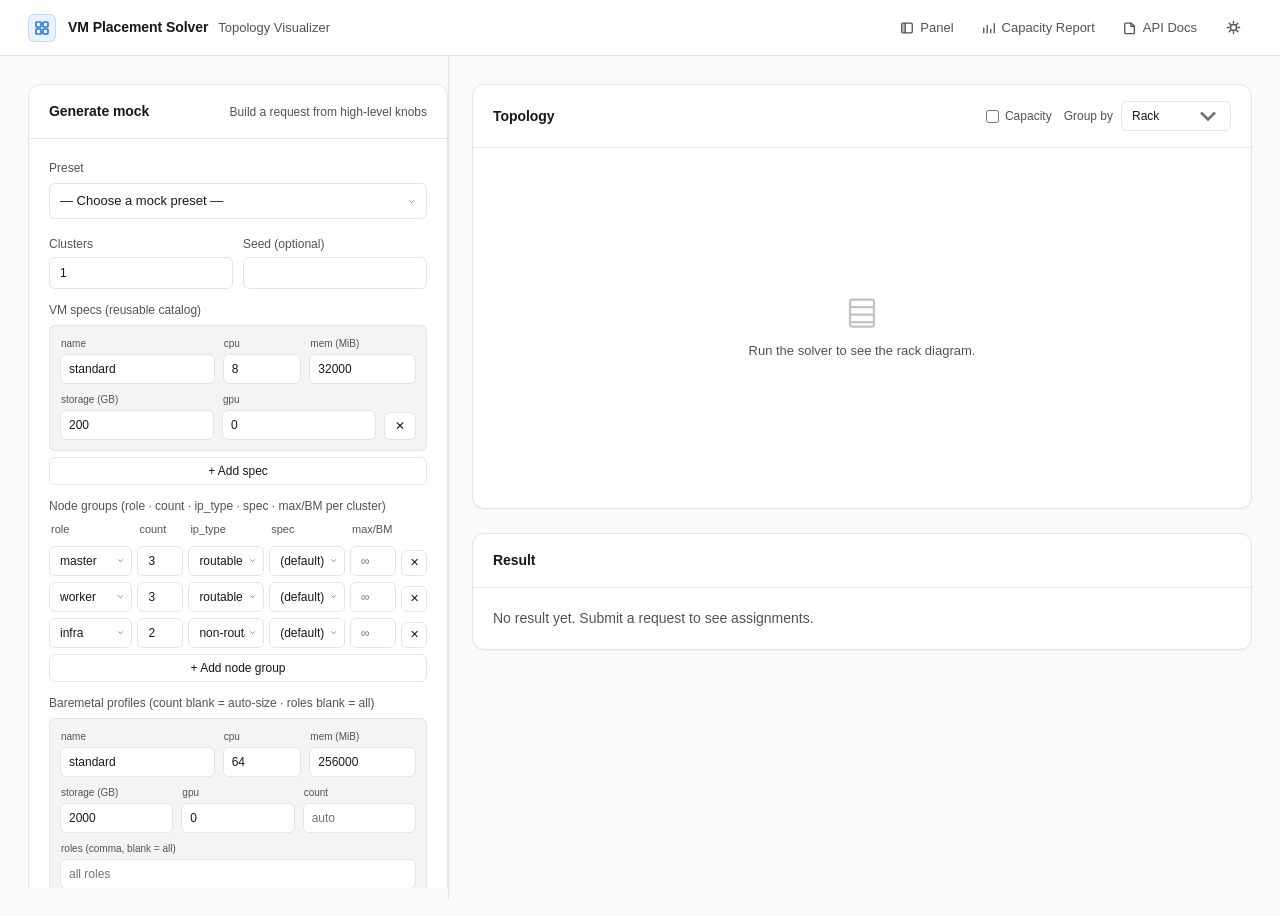
==== commit 16c429cd: "ui: reset Panel button chrome to match header ghost links A <button> carries default browser backgro" ====
--- a/app/web_static/index.html
+++ b/app/web_static/index.html
@@ -39,6 +39,7 @@
     <button id="sidebar-toggle" class="app-header__link sidebar-toggle" type="button"
             aria-pressed="false" title="Hide input panel">
       <svg viewBox="0 0 16 16" fill="none" stroke="currentColor" stroke-width="1.5" stroke-linecap="round" stroke-linejoin="round">
+        <rect class="panel-fill" x="2.75" y="3.25" width="2.8" height="9.5" rx="0.8" fill="currentColor" stroke="none" opacity="0.4"/>
         <rect x="2" y="2.5" width="12" height="11" rx="1.5"/>
         <path d="M6 2.5v11"/>
       </svg>
--- a/app/web_static/styles.css
+++ b/app/web_static/styles.css
@@ -92,10 +92,18 @@
 body.sidebar-collapsed .app-main { grid-template-columns: 1fr; }
 body.sidebar-collapsed .sidebar,
 body.sidebar-collapsed #sidebar-resizer { display: none; }
-.sidebar-toggle[aria-pressed="true"] {
-  color: var(--accent);
-  background: var(--accent-soft);
-}
+/* Same ghost treatment as the other header links (a <button> needs the
+   browser chrome reset the links get for free). State lives in the icon:
+   the sidebar strip is filled while the panel is open, hollow when hidden —
+   the layout itself already announces the change, so the button stays quiet. */
+.sidebar-toggle {
+  background: none;
+  border: none;
+  font: inherit;
+  font-size: 13px;
+  cursor: pointer;
+}
+.sidebar-toggle[aria-pressed="true"] .panel-fill { opacity: 0; }
 .content { display: flex; flex-direction: column; gap: 24px; min-width: 0; }
 
 /* ─────────────────────────────────────────────────────────────
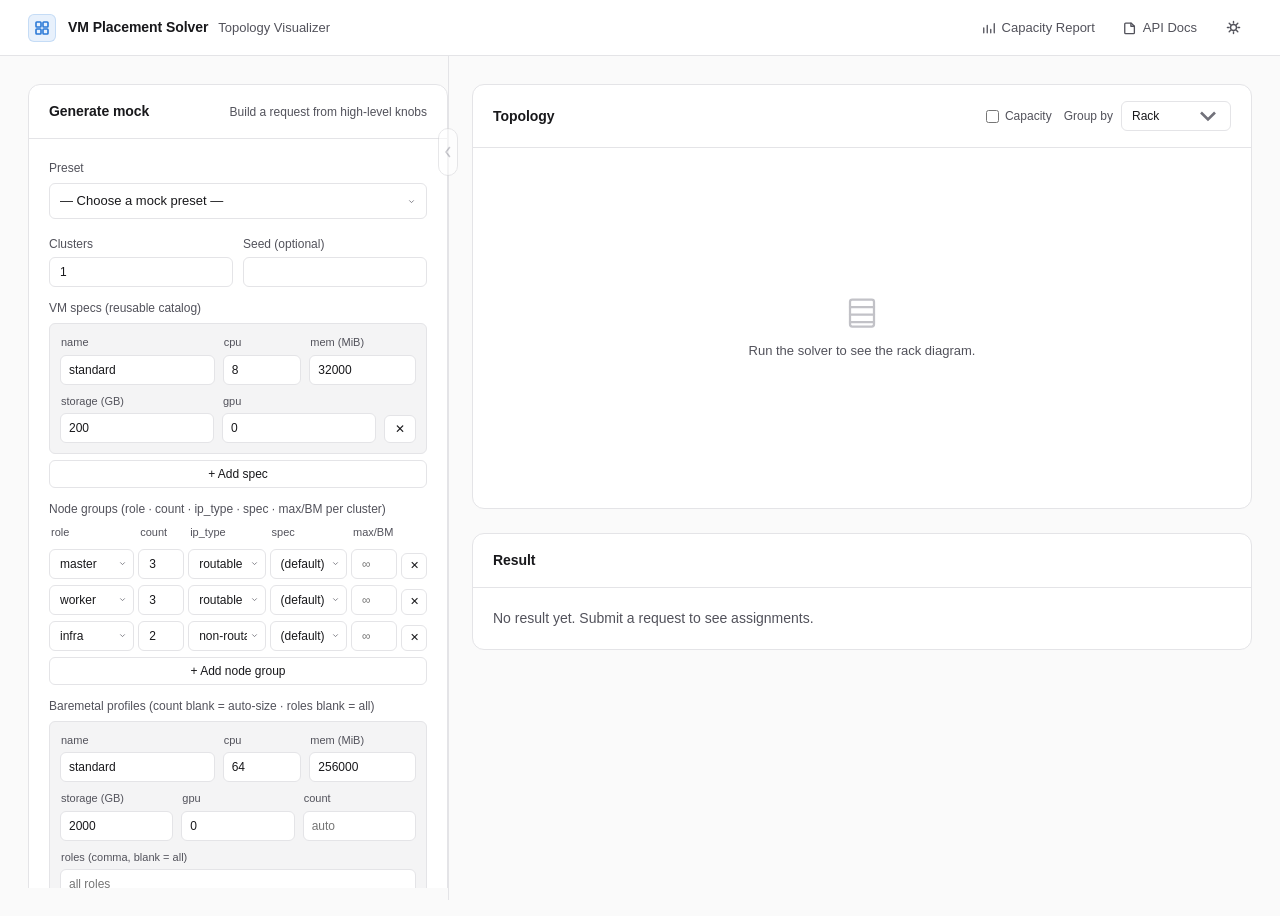
==== commit 8d7e6c5e: "ui: divider-mounted collapse tab + console polish pass Sidebar collapse moves from the header to whe" ====
--- a/app/web_static/index.html
+++ b/app/web_static/index.html
@@ -36,15 +36,6 @@
     </div>
   </div>
   <div class="app-header__actions">
-    <button id="sidebar-toggle" class="app-header__link sidebar-toggle" type="button"
-            aria-pressed="false" title="Hide input panel">
-      <svg viewBox="0 0 16 16" fill="none" stroke="currentColor" stroke-width="1.5" stroke-linecap="round" stroke-linejoin="round">
-        <rect class="panel-fill" x="2.75" y="3.25" width="2.8" height="9.5" rx="0.8" fill="currentColor" stroke="none" opacity="0.4"/>
-        <rect x="2" y="2.5" width="12" height="11" rx="1.5"/>
-        <path d="M6 2.5v11"/>
-      </svg>
-      Panel
-    </button>
     <a class="app-header__link" href="report.html" title="Capacity Report">
       <svg viewBox="0 0 16 16" fill="none" stroke="currentColor" stroke-width="1.5" stroke-linecap="round" stroke-linejoin="round">
         <path d="M2 13.5V8M6 13.5V5M10 13.5V9.5M14 13.5V3"/>
--- a/app/web_static/theme.css
+++ b/app/web_static/theme.css
@@ -98,6 +98,23 @@
   --radius-md: 8px;
   --radius-lg: 12px;
   --radius-full: 9999px;
+
+  /* Spacing scale — 4px base. New styles snap to these; ad-hoc pixel
+     values are what makes a console feel "slightly off". */
+  --space-1: 4px;
+  --space-2: 8px;
+  --space-3: 12px;
+  --space-4: 16px;
+  --space-5: 20px;
+  --space-6: 24px;
+
+  /* Type scale — four sizes, hierarchy comes from weight and ink, not
+     from inventing new sizes. title: card/section titles · body:
+     controls and content · caption: labels/hints · micro: dense meta. */
+  --font-title: 14px;
+  --font-body: 13px;
+  --font-caption: 12px;
+  --font-micro: 11px;
 }
 
 html[data-theme="dark"] {
--- a/app/web_static/styles.css
+++ b/app/web_static/styles.css
@@ -87,23 +87,49 @@
   overflow-y: auto;
 }
 
-/* Collapsed input panel: results take the full width; the header "Panel"
-   button (aria-pressed) is the only way in and out, so it stays visible. */
+/* Collapsed input panel: results take the full width. The chevron tab that
+   collapses the panel sits ON the divider and docks to the left screen edge
+   when collapsed — the control stays on the same line in both states. */
 body.sidebar-collapsed .app-main { grid-template-columns: 1fr; }
 body.sidebar-collapsed .sidebar,
 body.sidebar-collapsed #sidebar-resizer { display: none; }
-/* Same ghost treatment as the other header links (a <button> needs the
-   browser chrome reset the links get for free). State lives in the icon:
-   the sidebar strip is filled while the panel is open, hollow when hidden —
-   the layout itself already announces the change, so the button stays quiet. */
-.sidebar-toggle {
-  background: none;
-  border: none;
-  font: inherit;
-  font-size: 13px;
+
+#sidebar-collapse-tab {
+  position: fixed;
+  top: calc(var(--header-h) + 72px);
+  width: 20px;
+  height: 48px;
+  padding: 0;
+  display: flex;
+  align-items: center;
+  justify-content: center;
+  background: var(--bg-surface);
+  border: 1px solid var(--border-strong);
+  border-radius: var(--radius-full);
+  color: var(--text-subtle);
   cursor: pointer;
-}
-.sidebar-toggle[aria-pressed="true"] .panel-fill { opacity: 0; }
+  z-index: 51;   /* above the resizer strip it sits on */
+  opacity: 0.55;
+  transition: opacity 120ms, color 120ms, border-color 120ms;
+}
+#sidebar-collapse-tab svg { width: 8px; height: 12px; }
+/* Quietly present, emphasized on approach (hovering the divider counts). */
+#sidebar-collapse-tab:hover,
+#sidebar-resizer:hover ~ #sidebar-collapse-tab,
+#sidebar-collapse-tab:focus-visible {
+  opacity: 1;
+  color: var(--text-base);
+  border-color: var(--brand);
+}
+#sidebar-collapse-tab:focus-visible { outline: 2px solid var(--brand); outline-offset: 1px; }
+/* Collapsed: docked to the left edge as a half-pill, always visible,
+   chevron flipped to point back into the page. */
+body.sidebar-collapsed #sidebar-collapse-tab {
+  opacity: 1;
+  border-left: none;
+  border-radius: 0 var(--radius-full) var(--radius-full) 0;
+}
+body.sidebar-collapsed #sidebar-collapse-tab svg { transform: scaleX(-1); }
 .content { display: flex; flex-direction: column; gap: 24px; min-width: 0; }
 
 /* ─────────────────────────────────────────────────────────────
@@ -113,7 +139,6 @@
   background: var(--bg-surface);
   border: 1px solid var(--border-base);
   border-radius: var(--radius-lg);
-  box-shadow: var(--shadow-xs);
 }
 .card__header {
   display: flex;
@@ -125,13 +150,13 @@
 }
 .card__title {
   margin: 0;
-  font-size: 14px;
+  font-size: var(--font-title);
   font-weight: 600;
   color: var(--text-base);
   letter-spacing: -0.005em;
 }
 .card__hint {
-  font-size: 12px;
+  font-size: var(--font-caption);
   color: var(--text-muted);
 }
 .card__body {
@@ -149,7 +174,7 @@
    Form controls
    ───────────────────────────────────────────────────────────── */
 .field-label {
-  font-size: 12px;
+  font-size: var(--font-caption);
   font-weight: 500;
   color: var(--text-muted);
 }
@@ -195,7 +220,7 @@
   gap: 8px;
 }
 .select-inline__label {
-  font-size: 12px;
+  font-size: var(--font-caption);
   color: var(--text-muted);
   font-weight: 500;
 }
@@ -240,13 +265,13 @@
 .mock-grid { display: grid; grid-template-columns: 1fr 1fr; gap: 10px; }
 .mock-grid--3 { grid-template-columns: 1fr 1fr 1fr; }
 .mock-grid--4 { grid-template-columns: 1fr 1fr 1fr 1fr; }
-.mock-grid .input, .mock-grid .select { height: 32px; font-size: 12px; }
+.mock-grid .input, .mock-grid .select { height: 30px; font-size: var(--font-caption); }
 /* Empty number fields (e.g. topology dims that default to 1) read as a faint
    greyed placeholder so it's clear "unset = 1". */
 .mock-grid .input::placeholder { color: var(--text-muted); opacity: 0.55; }
 .mock-grid .input:placeholder-shown { background: var(--bg-subtle); }
 
-.role-row { display: grid; grid-template-columns: 78px 46px 1fr 1fr 46px; gap: 5px; align-items: center; }
+.role-row { display: grid; grid-template-columns: 78px 46px 1fr 1fr 46px; gap: 4px; align-items: center; }
 /* Node-group rows add a role select up front and a remove button at the end. */
 .role-row--group { grid-template-columns: 1.1fr 46px 1fr 1fr 46px 26px; }
 .group-rows { display: flex; flex-direction: column; gap: 6px; }
@@ -267,8 +292,8 @@
 .spec-rows, .bm-rows { display: flex; flex-direction: column; gap: 10px; }
 .cap-row { display: flex; flex-wrap: wrap; gap: 8px; align-items: flex-end;
   padding: 10px; border: 1px solid var(--border-base); border-radius: var(--radius-sm); background: var(--bg-subtle); }
-.mini { display: flex; flex-direction: column; gap: 3px; min-width: 0; }
-.mini__label { font-size: 10px; color: var(--text-muted); padding-left: 1px; white-space: nowrap; }
+.mini { display: flex; flex-direction: column; gap: 4px; min-width: 0; }
+.mini__label { font-size: var(--font-micro); color: var(--text-muted); padding-left: 1px; white-space: nowrap; }
 .cap-row .input { height: 30px; font-size: 12px; padding: 0 8px; width: 100%; }
 /* name shares the first line with the remove button; numeric fields wrap below */
 .mini--name { flex: 1 1 140px; }
@@ -317,7 +342,6 @@
   background: var(--brand);
   color: #fff;
   border-color: var(--brand);
-  box-shadow: var(--shadow-xs);
 }
 .btn--primary:hover { background: var(--brand-hover); border-color: var(--brand-hover); }
 .btn--primary:disabled { background: var(--text-subtle); border-color: var(--text-subtle); cursor: not-allowed; box-shadow: none; }
@@ -373,10 +397,9 @@
   display: flex;
   flex-direction: column;
   gap: 6px;
-  box-shadow: var(--shadow-xs);
 }
 .stat__label {
-  font-size: 12px;
+  font-size: var(--font-caption);
   color: var(--text-muted);
   font-weight: 500;
 }
@@ -405,7 +428,7 @@
   flex-wrap: wrap;
 }
 .filter-bar__label {
-  font-size: 12px;
+  font-size: var(--font-caption);
   font-weight: 500;
   color: var(--text-muted);
 }
@@ -643,7 +666,7 @@
   background: var(--bg-surface);
   transition: border-color 120ms, box-shadow 120ms;
 }
-.bm:hover { border-color: var(--border-strong); box-shadow: var(--shadow-xs); }
+.bm:hover { border-color: var(--border-strong); }
 .bm--empty {
   background: repeating-linear-gradient(
     -45deg,
@@ -742,8 +765,8 @@
    Non-binding rows use a recessive gray fill (texture, not signal);
    only the binding dimension wears the warning amber. */
 .bm__cap {
-  margin: 0 0 7px;
-  padding-bottom: 6px;
+  margin: 0 0 var(--space-2);
+  padding-bottom: var(--space-1);
   border-bottom: 1px dashed var(--border-base);
 }
 .cap {
@@ -1046,5 +1069,5 @@
   .app-main { grid-template-columns: 1fr; padding: 20px; gap: 20px; }
   .sidebar { position: static; max-height: none; }
   .rack-grid { grid-template-columns: 1fr; }
-  #sidebar-resizer { display: none; }
-}
+  #sidebar-resizer, #sidebar-collapse-tab { display: none; }
+}
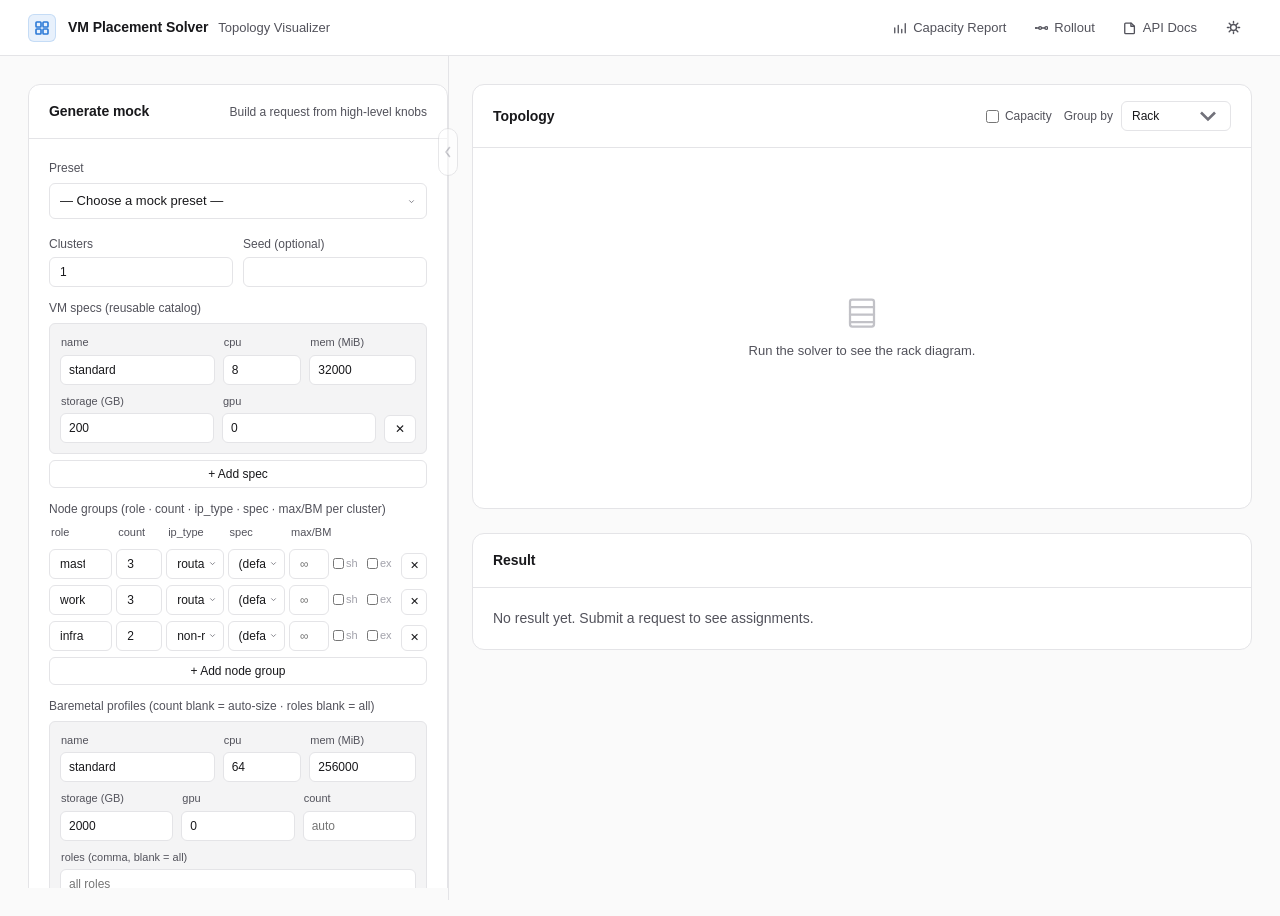
==== commit f68be2a1: "Merge pull request #34 from dy850078/claude/solver-ui-requirements-4sme83 Add rollout simulation, si" ====
--- a/app/web_static/index.html
+++ b/app/web_static/index.html
@@ -42,6 +42,15 @@
       </svg>
       Capacity Report
     </a>
+    <a class="app-header__link" href="rollout.html" title="Rollout Simulation">
+      <svg viewBox="0 0 16 16" fill="none" stroke="currentColor" stroke-width="1.5" stroke-linecap="round" stroke-linejoin="round">
+        <path d="M2 8h3.5M9 8h3.5"/>
+        <circle cx="7" cy="8" r="1.6"/>
+        <circle cx="14" cy="8" r="1.6"/>
+        <circle cx="2.2" cy="8" r="0.4" fill="currentColor"/>
+      </svg>
+      Rollout
+    </a>
     <a class="app-header__link" href="/docs" target="_blank" rel="noopener">
       <svg viewBox="0 0 16 16" fill="none" stroke="currentColor" stroke-width="1.5" stroke-linecap="round" stroke-linejoin="round">
         <path d="M3 2.5h6.5L13 6v7.5a1 1 0 0 1-1 1H3a1 1 0 0 1-1-1v-10a1 1 0 0 1 1-1Z"/>
--- a/app/web_static/styles.css
+++ b/app/web_static/styles.css
@@ -273,7 +273,14 @@
 
 .role-row { display: grid; grid-template-columns: 78px 46px 1fr 1fr 46px; gap: 4px; align-items: center; }
 /* Node-group rows add a role select up front and a remove button at the end. */
-.role-row--group { grid-template-columns: 1.1fr 46px 1fr 1fr 46px 26px; }
+.role-row--group { grid-template-columns: 1.1fr 46px 1fr 1fr 40px 30px 30px 26px; }
+.group-flag {
+  display: inline-flex; align-items: center; gap: 2px;
+  font-size: var(--font-micro); color: var(--text-subtle); cursor: pointer;
+  user-select: none;
+}
+.group-flag input { accent-color: var(--accent); margin: 0; width: 11px; height: 11px; }
+.group-flag:hover { color: var(--text-base); }
 .group-rows { display: flex; flex-direction: column; gap: 6px; }
 .role-row--group .cap-remove { height: 26px; padding: 0; font-size: 11px; }
 .role-row + .role-row { margin-top: 6px; }
@@ -1071,3 +1078,196 @@
   .rack-grid { grid-template-columns: 1fr; }
   #sidebar-resizer, #sidebar-collapse-tab { display: none; }
 }
+
+/* ==========================================================================
+   Rollout page: step timeline + final stock
+   ========================================================================== */
+
+.step-strip {
+  display: flex;
+  align-items: stretch;
+  gap: 8px;
+  overflow-x: auto;
+  padding: 4px 2px;
+}
+.step-cell {
+  flex: 0 0 auto;
+  min-width: 150px;
+  padding: 10px 12px;
+  border: 1px solid var(--border-base);
+  border-radius: var(--radius-md);
+  background: var(--bg-surface);
+  color: var(--text-base);
+  font: inherit;
+  text-align: left;
+  cursor: pointer;
+  transition: background 0.12s ease;
+}
+.step-cell:hover { background: var(--bg-hover); }
+.step-cell--selected {
+  background: var(--accent-soft);
+  box-shadow: inset 0 0 0 1.5px var(--accent);
+}
+.step-cell__name {
+  display: block;
+  font-weight: 600;
+  font-size: var(--font-body, 13px);
+  margin-bottom: 4px;
+  white-space: nowrap;
+  overflow: hidden;
+  text-overflow: ellipsis;
+  max-width: 220px;
+}
+.step-cell__sub {
+  display: block;
+  margin-top: 4px;
+  color: var(--text-muted);
+  font-size: 12px;
+  font-variant-numeric: tabular-nums;
+}
+.step-chip {
+  display: inline-flex;
+  align-items: center;
+  gap: 5px;
+  font-size: 11px;
+  font-weight: 600;
+  text-transform: uppercase;
+  letter-spacing: 0.02em;
+}
+.step-chip::before {
+  content: "";
+  width: 7px;
+  height: 7px;
+  border-radius: 50%;
+  background: currentColor;
+  flex: 0 0 auto;
+}
+.step-chip--ok { color: var(--success); }
+.step-chip--err { color: var(--error); }
+.step-chip--warn { color: var(--warning); }
+.step-chip--blocked { color: var(--text-subtle); }
+.step-arrow {
+  flex: 0 0 auto;
+  align-self: center;
+  color: var(--text-subtle);
+  user-select: none;
+}
+
+.stock-meter {
+  display: inline-block;
+  vertical-align: middle;
+  width: 90px;
+  height: 6px;
+  border-radius: var(--radius-full);
+  background: var(--meter-track);
+  overflow: hidden;
+}
+.stock-meter__fill {
+  /* Must be block: width % on an inline span is ignored, which left the
+     ledger meters as empty gray tracks. */
+  display: block;
+  height: 100%;
+  border-radius: inherit;
+  background: var(--accent);
+}
+.stock-meter__fill--hot { background: var(--warning); }
+.stock-meter__fill--full { background: var(--error); }
+.stock-cell {
+  white-space: nowrap;
+  font-variant-numeric: tabular-nums;
+}
+.stock-cell .stock-meter { margin-left: 8px; }
+
+/* --- Rollout builder (scoped under #builder: the Topology page's
+       mockform also uses .group-row and .mini, and unscoped rules here
+       once broke its node-group layout) ------------------------------- */
+
+#builder .form-rows { display: flex; flex-direction: column; gap: 10px; margin-bottom: 8px; }
+#builder .form-empty { font-size: 12px; margin: 0; color: var(--text-subtle); }
+#builder .frow-card {
+  border: 1px solid var(--border-base);
+  border-radius: var(--radius-md);
+  background: var(--bg-inset);
+  padding: 10px;
+  display: flex; flex-direction: column; gap: 8px;
+}
+#builder .frow-card__head { display: flex; align-items: center; justify-content: space-between; gap: 8px; }
+#builder .frow-card__title { font-size: 11.5px; color: var(--text-subtle); font-variant-numeric: tabular-nums; }
+#builder .frow-card__title b { color: var(--text-muted); }
+#builder .frow { display: grid; gap: 8px; }
+#builder .frow--spec { grid-template-columns: 1.4fr 0.85fr 0.9fr 0.85fr auto; align-items: end; }
+#builder .frow--group-top { grid-template-columns: 1.25fr 1.25fr 0.75fr auto auto; align-items: end; }
+#builder .frow--group-bot { grid-template-columns: 1.6fr 0.7fr auto auto; align-items: end; }
+#builder .frow--group-bot .mini--check { padding-bottom: 8px; }
+#builder .group-row {
+  display: flex; flex-direction: column; gap: 6px;
+  padding: 8px; border-radius: var(--radius-sm);
+  background: var(--bg-surface); border: 1px solid var(--border-base);
+}
+#builder .frow--topo { grid-template-columns: repeat(3, 1fr); align-items: end; }
+#builder .mini { display: flex; flex-direction: column; gap: 3px; min-width: 0; }
+#builder .mini__label { font-size: 10.5px; color: var(--text-subtle); white-space: nowrap; }
+#builder .mini .input { padding: 6px 8px; font-size: 12.5px; }
+#builder .mini .select {
+  padding: 6px 24px 6px 8px; font-size: 12.5px;
+  background-position: right 7px center;
+  text-overflow: ellipsis;
+}
+#builder .mini--check { flex-direction: row; align-items: center; gap: 6px; padding-bottom: 7px; }
+#builder .mini--check input { accent-color: var(--accent); width: 14px; height: 14px; }
+#builder .mini--check .mini__label { font-size: 11.5px; }
+#builder .row-act {
+  background: none; border: none; cursor: pointer;
+  color: var(--text-subtle); font-size: 12px; line-height: 1;
+  padding: 5px 6px; border-radius: var(--radius-sm);
+}
+#builder .row-act:hover { color: var(--accent); background: var(--accent-soft); }
+#builder .row-act--del:hover { color: var(--error); background: var(--error-soft); }
+#builder .row-act[disabled] { opacity: 0.35; cursor: default; }
+#builder .row-act[disabled]:hover { color: var(--text-subtle); background: none; }
+#builder .btn--add {
+  height: 30px; padding: 0 10px;
+  font-size: 12px; font-weight: 500;
+  background: transparent; border: 1px dashed var(--border-strong);
+  color: var(--text-muted); width: 100%;
+}
+#builder .btn--add:hover { border-color: var(--accent); color: var(--accent); background: transparent; }
+#builder .subhead {
+  font-size: 11px; font-weight: 600; text-transform: uppercase;
+  letter-spacing: 0.04em; color: var(--text-subtle);
+  margin: 14px 0 6px;
+}
+#builder .subhead:first-child { margin-top: 0; }
+#builder .adv {
+  border: 1px solid var(--border-base); border-radius: var(--radius-md);
+  padding: 10px 12px; margin-top: 12px;
+}
+#builder .adv > summary { font-size: 12px; color: var(--text-muted); cursor: pointer; user-select: none; }
+#builder .adv[open] > summary { margin-bottom: 8px; }
+
+#builder .step-card { border-color: var(--border-strong); }
+#builder .step-card__order {
+  display: inline-flex; align-items: center; gap: 2px;
+  color: var(--text-subtle); font-size: 11.5px;
+}
+#builder .step-card__seq {
+  display: inline-flex; align-items: center; justify-content: center;
+  min-width: 18px; height: 18px; padding: 0 5px;
+  border-radius: var(--radius-full);
+  background: var(--accent-soft); color: var(--accent);
+  font-size: 11px; font-weight: 700;
+}
+#builder .builder-summary {
+  font-size: 11.5px; color: var(--text-muted);
+  padding: 6px 0 2px; font-variant-numeric: tabular-nums;
+}
+
+.probe-trail { display: inline-flex; align-items: center; gap: 4px; margin-left: 6px; }
+.probe {
+  display: inline-flex; align-items: center; justify-content: center;
+  min-width: 20px; padding: 0 5px; height: 18px;
+  border-radius: var(--radius-full);
+  font-size: 11px; font-weight: 600; font-variant-numeric: tabular-nums;
+}
+.probe--ok { background: var(--success-soft); color: var(--success); }
+.probe--fail { background: var(--error-soft); color: var(--error); }
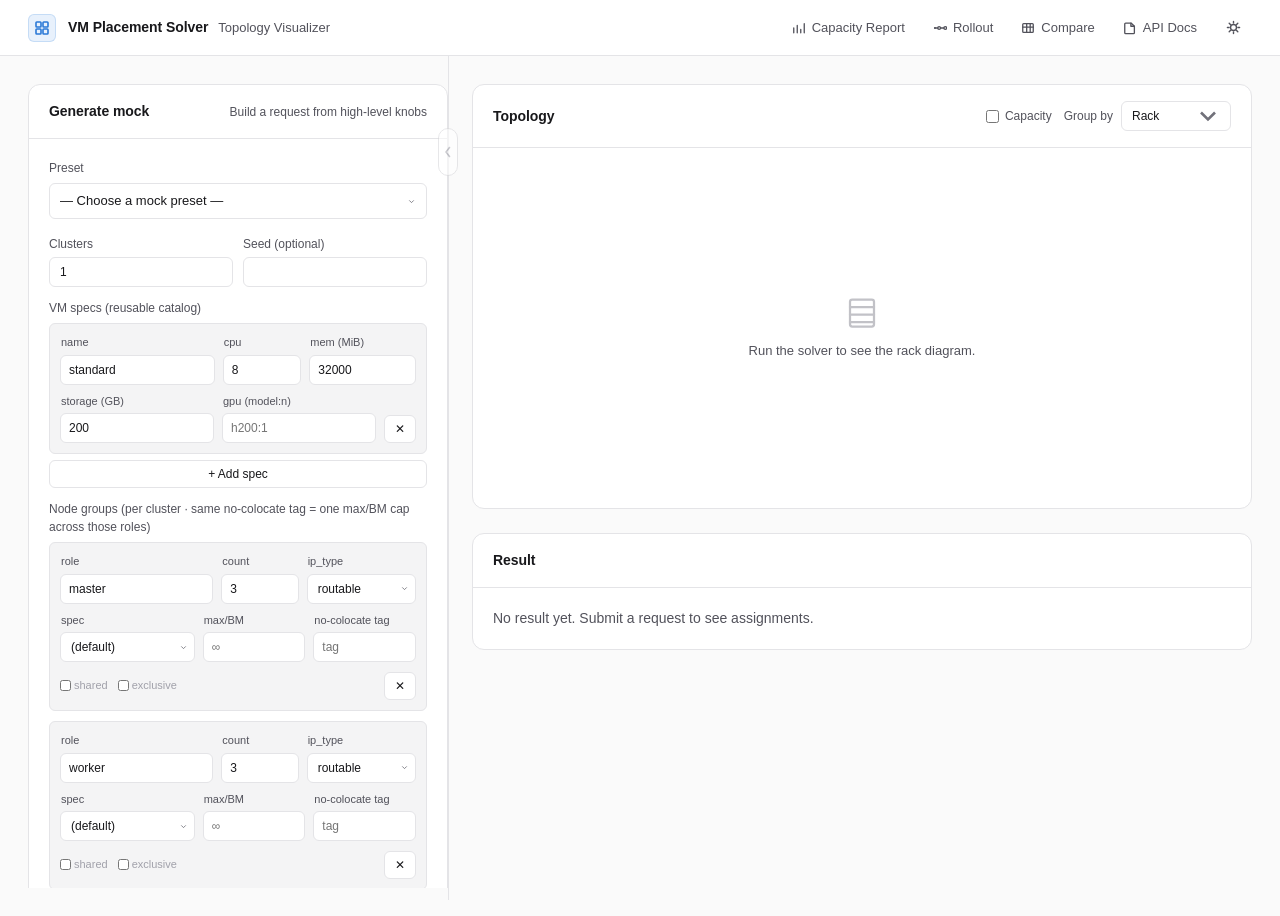
==== commit da210150: "Add compare sets: size many mock scenarios and tabulate by BM model / bundle Users compared "model A" ====
--- a/app/web_static/index.html
+++ b/app/web_static/index.html
@@ -51,6 +51,13 @@
       </svg>
       Rollout
     </a>
+    <a class="app-header__link" href="compare.html" title="Compare sizing scenarios">
+      <svg viewBox="0 0 16 16" fill="none" stroke="currentColor" stroke-width="1.5" stroke-linecap="round" stroke-linejoin="round">
+        <rect x="2" y="3" width="12" height="10" rx="1"/>
+        <path d="M2 7h12M6.5 3v10M10.5 3v10"/>
+      </svg>
+      Compare
+    </a>
     <a class="app-header__link" href="/docs" target="_blank" rel="noopener">
       <svg viewBox="0 0 16 16" fill="none" stroke="currentColor" stroke-width="1.5" stroke-linecap="round" stroke-linejoin="round">
         <path d="M3 2.5h6.5L13 6v7.5a1 1 0 0 1-1 1H3a1 1 0 0 1-1-1v-10a1 1 0 0 1 1-1Z"/>
@@ -108,6 +115,10 @@
             <span class="btn__label">Generate &amp; Run</span>
           </button>
         </div>
+        <button id="add-compare-btn" type="button" class="btn btn--ghost btn--block" style="margin-top:8px"
+          title="Append this configuration as a scenario to the Compare page's draft set">
+          + Add to compare set
+        </button>
         <div id="mock-status" class="alert hidden" style="margin-top:8px"></div>
 
       </div>
--- a/app/web_static/styles.css
+++ b/app/web_static/styles.css
@@ -271,27 +271,19 @@
 .mock-grid .input::placeholder { color: var(--text-muted); opacity: 0.55; }
 .mock-grid .input:placeholder-shown { background: var(--bg-subtle); }
 
-.role-row { display: grid; grid-template-columns: 78px 46px 1fr 1fr 46px; gap: 4px; align-items: center; }
-/* Node-group rows add a role select up front and a remove button at the end. */
-.role-row--group { grid-template-columns: 1.1fr 46px 1fr 1fr 40px 30px 30px 26px; }
 .group-flag {
-  display: inline-flex; align-items: center; gap: 2px;
+  display: inline-flex; align-items: center; gap: 3px;
   font-size: var(--font-micro); color: var(--text-subtle); cursor: pointer;
-  user-select: none;
+  user-select: none; white-space: nowrap;
 }
 .group-flag input { accent-color: var(--accent); margin: 0; width: 11px; height: 11px; }
 .group-flag:hover { color: var(--text-base); }
-.group-rows { display: flex; flex-direction: column; gap: 6px; }
-.role-row--group .cap-remove { height: 26px; padding: 0; font-size: 11px; }
-.role-row + .role-row { margin-top: 6px; }
-.group-rows .role-row + .role-row { margin-top: 0; }
-.role-row__name { font-size: 11px; color: var(--text-base); white-space: nowrap; overflow: hidden; text-overflow: ellipsis; }
-.role-row--head { margin-bottom: 2px; font-size: 11px; }
-.role-row--head span { padding-left: 2px; }
-.role-row .input, .role-row .select { height: 30px; font-size: 12px; min-width: 0; }
-/* Smaller dropdown chevron for the narrow Roles-table selects */
-.role-row .select { background-size: 9px; background-position: right 6px center; padding-right: 18px; }
-/* …and for the preset picker */
+/* Node-group cards reuse .cap-row (below); the flag pair sits on the field
+   baseline like a 30px control. */
+.group-rows { display: flex; flex-direction: column; gap: 10px; }
+.mini--flags { flex: 0 0 auto; display: flex; gap: 10px; align-items: center; height: 30px; }
+.group-row .cap-remove { margin-left: auto; }
+/* Smaller dropdown chevron for the preset picker */
 #mock-preset { background-size: 9px; background-position: right 10px center; padding-right: 24px; }
 
 /* Capacity rows (VM specs, baremetal profiles): self-labeling fields that wrap
@@ -302,10 +294,13 @@
 .mini { display: flex; flex-direction: column; gap: 4px; min-width: 0; }
 .mini__label { font-size: var(--font-micro); color: var(--text-muted); padding-left: 1px; white-space: nowrap; }
 .cap-row .input { height: 30px; font-size: 12px; padding: 0 8px; width: 100%; }
+.cap-row .select { height: 30px; font-size: 12px; width: 100%; min-width: 0;
+  background-size: 9px; background-position: right 6px center; padding-right: 18px; }
 /* name shares the first line with the remove button; numeric fields wrap below */
 .mini--name { flex: 1 1 140px; }
 .mini--roles { flex: 1 1 100%; }
 .mini--num { flex: 1 1 64px; }
+.mini--sel { flex: 1 1 96px; }
 .mini--mem { flex: 1 1 92px; }
 .cap-remove { height: 30px; padding: 0 10px; align-self: flex-end; }
 
@@ -1197,7 +1192,7 @@
 #builder .frow { display: grid; gap: 8px; }
 #builder .frow--spec { grid-template-columns: 1.4fr 0.85fr 0.9fr 0.85fr auto; align-items: end; }
 #builder .frow--group-top { grid-template-columns: 1.25fr 1.25fr 0.75fr auto auto; align-items: end; }
-#builder .frow--group-bot { grid-template-columns: 1.6fr 0.7fr auto auto; align-items: end; }
+#builder .frow--group-bot { grid-template-columns: 1.6fr 0.7fr 0.9fr auto auto; align-items: end; }
 #builder .frow--group-bot .mini--check { padding-bottom: 8px; }
 #builder .group-row {
   display: flex; flex-direction: column; gap: 6px;
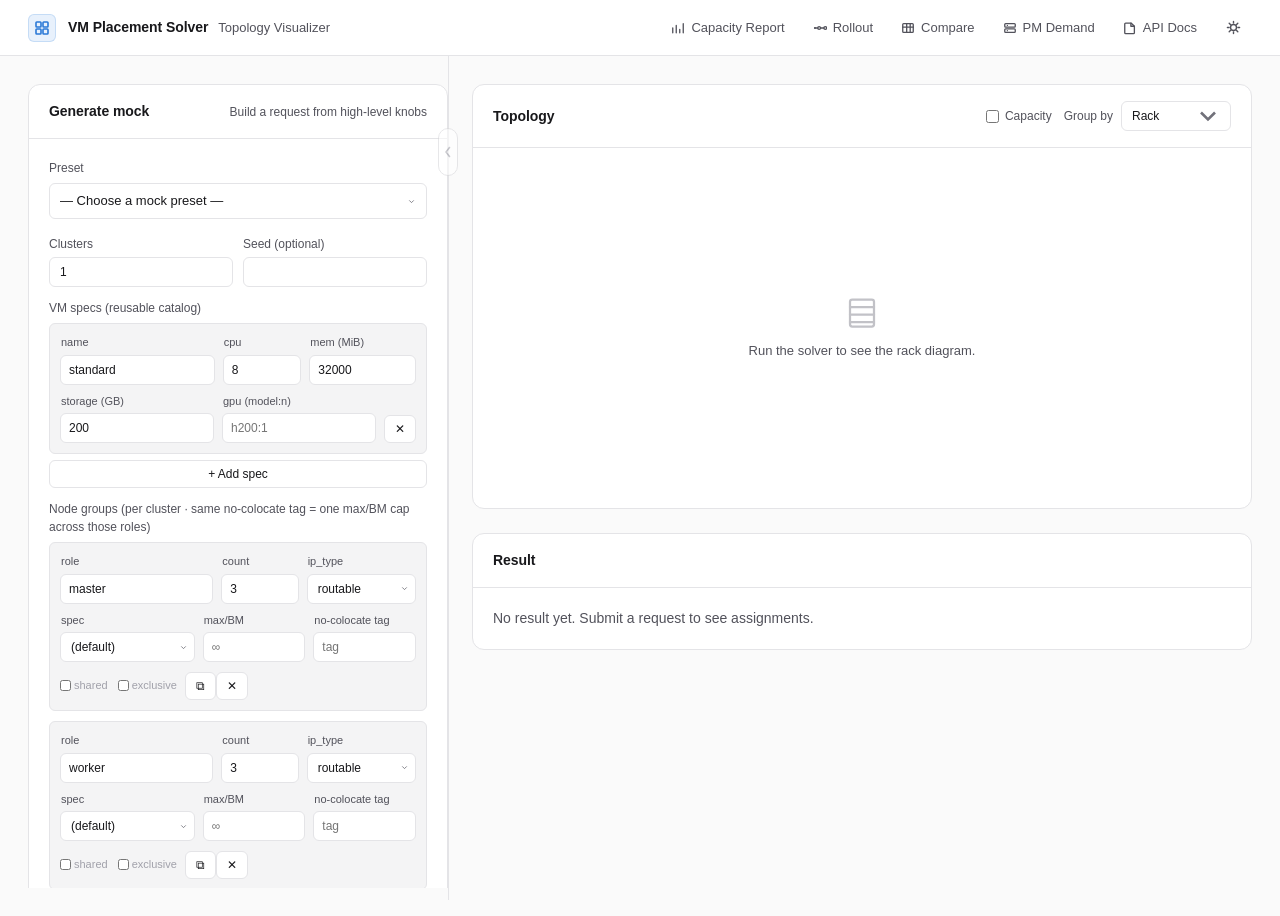
==== commit 360ab150: "Add PM Demand page, footprint advisory, precise sum-of-N wording UI: /ui/demand.html builds a BmDema" ====
--- a/app/web_static/index.html
+++ b/app/web_static/index.html
@@ -58,6 +58,14 @@
       </svg>
       Compare
     </a>
+    <a class="app-header__link" href="demand.html" title="PM demand: machines per cluster → placement plan">
+      <svg viewBox="0 0 16 16" fill="none" stroke="currentColor" stroke-width="1.5" stroke-linecap="round" stroke-linejoin="round">
+        <rect x="2" y="3" width="12" height="4" rx="1"/>
+        <rect x="2" y="9" width="12" height="4" rx="1"/>
+        <path d="M5 5h.01M5 11h.01"/>
+      </svg>
+      PM Demand
+    </a>
     <a class="app-header__link" href="/docs" target="_blank" rel="noopener">
       <svg viewBox="0 0 16 16" fill="none" stroke="currentColor" stroke-width="1.5" stroke-linecap="round" stroke-linejoin="round">
         <path d="M3 2.5h6.5L13 6v7.5a1 1 0 0 1-1 1H3a1 1 0 0 1-1-1v-10a1 1 0 0 1 1-1Z"/>
--- a/app/web_static/styles.css
+++ b/app/web_static/styles.css
@@ -974,6 +974,7 @@
   letter-spacing: 0.02em;
 }
 .table tr:last-child td { border-bottom: none; }
+.table th.num, .table td.num { text-align: right; font-variant-numeric: tabular-nums; }
 .table tr:hover td { background: var(--bg-hover); }
 .table .cell-mono {
   font-family: ui-monospace, "SF Mono", Menlo, Consolas, "Liberation Mono", monospace;
